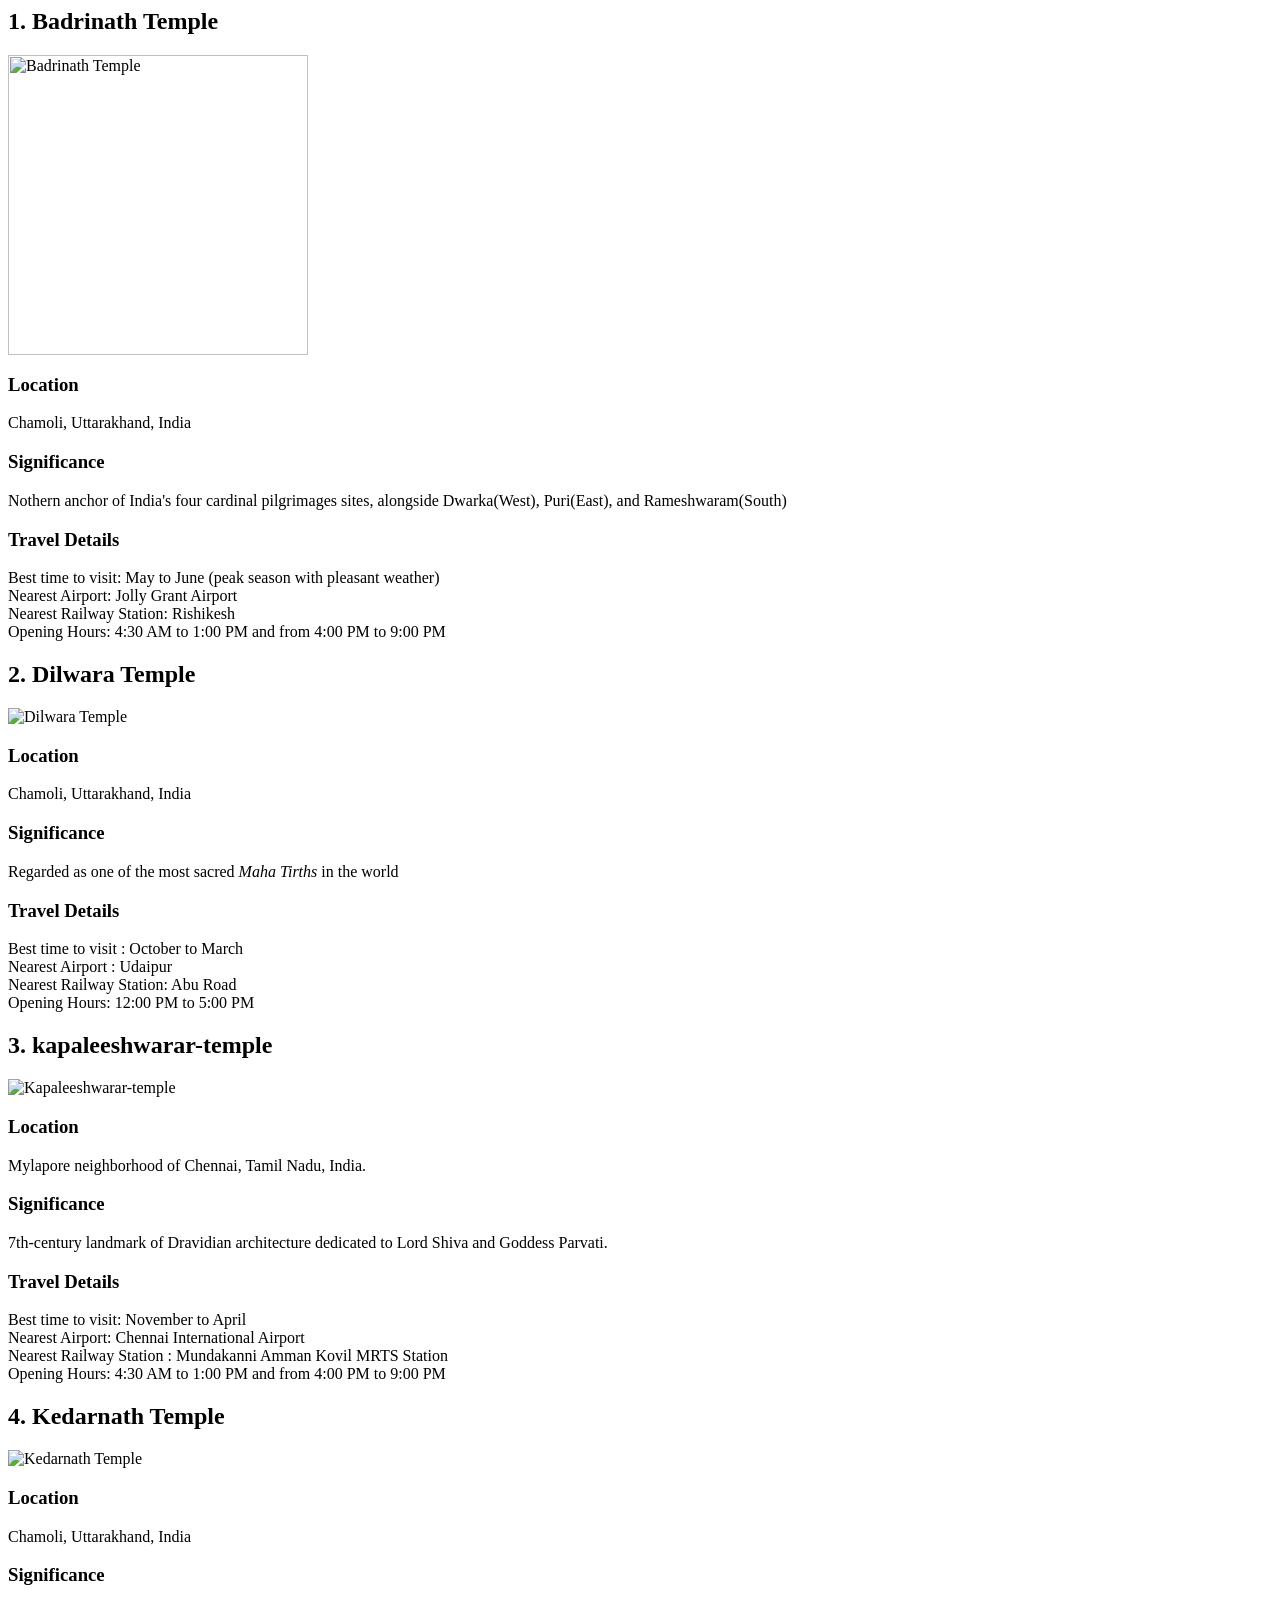
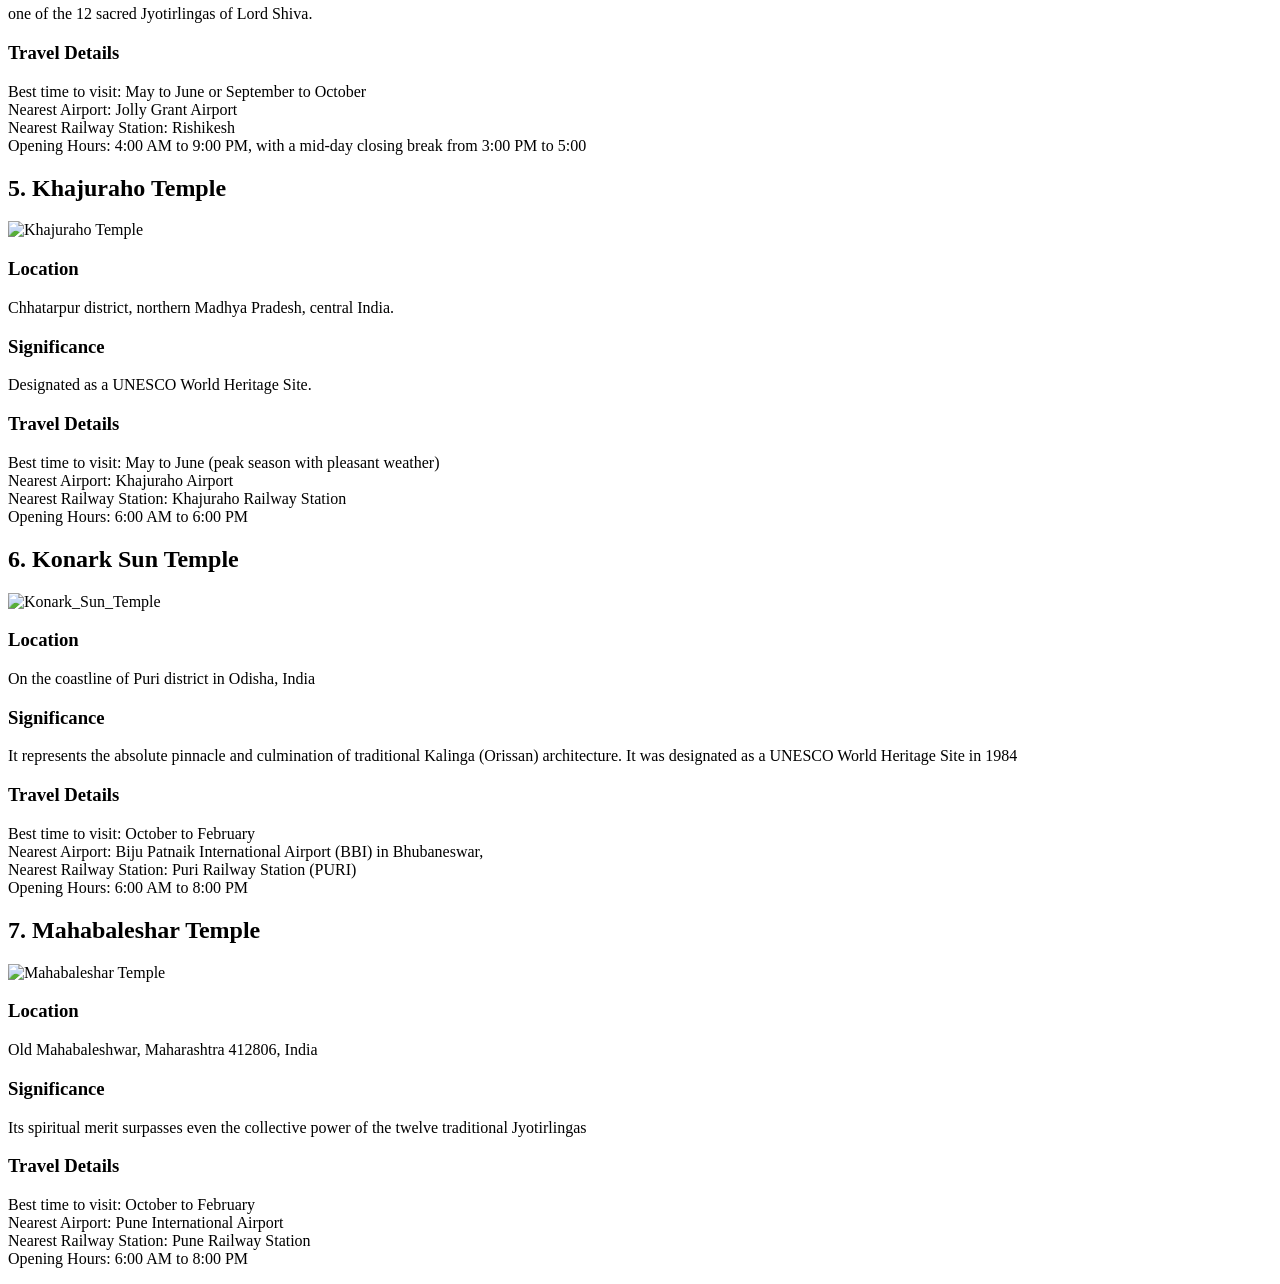
==== index.html @ 0478f5cf "Rename CDA208_Lab02.html to index.html" ====
<html>
<h1>
    <!DOCTYPE html>
<html lang="en">
<head>
<link rel="stylesheet" href="C:\Users\Admin\OneDrive\Documents\CDA_208\images\style.css">

<style>
h2 {
  font-family: "Kalam";
}
</style>

    
</head>

    <meta charset="UTF-8">
    <meta name="viewport" content="width=device-width, initial-scale=1.0">
    <title>Explore the architectural beauty of India</title>
    
</head >

    <h1> 
        
     
      <style>
        

  
  
  
</style>  

    </h1>
<div>
    
    
        
<img{
    
  display:block;
  width:100%;
 object-fit: cover;
 }> 

<!-- Temple 1 --> 
    <body> 
        <div class="temple-card">
            

            <div class="temple-info">
                <h2>1. Badrinath Temple</h2>
                <img src= "images\Badrinath_Temple.jpg" alt=" Badrinath Temple" height="300" width="300">

                <h3>Location</h3>
                <p>Chamoli, Uttarakhand, India</p>

                <h3>Significance</h3>
                <p>
                    Nothern anchor of India's four cardinal pilgrimages sites, alongside Dwarka(West), Puri(East), and Rameshwaram(South) 
                </p>

                <h3>Travel Details</h3>
                <p>
                    Best time to visit:  May to June (peak season with pleasant weather)<br>
                    Nearest Airport: Jolly Grant Airport<br>
                    Nearest Railway Station: Rishikesh<br>
                    Opening Hours: 4:30 AM to 1:00 PM and from 4:00 PM to 9:00 PM
                </p>
            </div>
        </div>
    </h2>
    </body>

<!-- Temple 2 -->
        <div class="temple-card">
           
            <div class="temple-info">
                <h2>2. Dilwara Temple</h2>
                 <img src="images\Dilwara_Temple.jpeg" alt=" Dilwara Temple">


                <h3>Location</h3>
                <p>Chamoli, Uttarakhand, India</p>

                <h3>Significance</h3>
                <p>
                    Regarded as one of the most sacred <i> Maha Tirths</i> in the world 
                </p>

                <h3>Travel Details</h3>
                <p>
                    Best time to visit :   October to March <br>
                    Nearest Airport : Udaipur<br>
                    Nearest Railway Station: Abu Road<br>
                    Opening Hours:  12:00 PM to 5:00 PM
                </p>
            </div>
        </div>
    </h2>
<!-- Temple 3 -->
        <div class="temple-card">
            
            <div class="temple-info">
                <h2>3. kapaleeshwarar-temple</h2>
                <img src="images\kapaleeshwarar-temple.jpg" alt="Kapaleeshwarar-temple ">


                <h3>Location</h3>
                <p>Mylapore neighborhood of Chennai, Tamil Nadu, India. </p>

                <h3>Significance</h3>
                <p>
                     7th-century landmark of Dravidian architecture dedicated to Lord Shiva and Goddess Parvati.
                </p>

                <h3>Travel Details</h3>
                <p>
                    Best time to visit:  November to April<br>
                    Nearest Airport: Chennai International Airport<br>
                    Nearest Railway Station :  Mundakanni Amman Kovil MRTS Station<br>
                    Opening Hours: 4:30 AM to 1:00 PM and from 4:00 PM to 9:00 PM
                </p>
            </div>
        </div>
    </h2>

<!-- Temple 4 -->
        <div class="temple-card">
            

            <div class="temple-info">
                <h2>4. Kedarnath Temple</h2>
                <img src="images\Kedarnath_Temple.jpg" alt="  Kedarnath Temple">

                <h3>Location</h3>
                <p>Chamoli, Uttarakhand, India</p>

                <h3>Significance</h3>
                <p>
                    one of the 12 sacred Jyotirlingas of Lord Shiva.
                </p>

                <h3>Travel Details</h3>
                <p>
                    Best time to visit:  May to June or September to October<br>
                    Nearest Airport: Jolly Grant Airport<br>
                    Nearest Railway Station: Rishikesh<br>
                    Opening Hours: 4:00 AM to 9:00 PM, with a mid-day closing break from 3:00 PM to 5:00
                </p>
            </div>
        </div>
    </h2>
<!-- Temple 5 -->
        <div class="temple-card">
            

            <div class="temple-info">
                <h2>5. Khajuraho Temple</h2>
                <img src="images\Khajurao_Temple.jpg" alt=" Khajuraho Temple">

                <h3>Location</h3>
                <p> Chhatarpur district, northern Madhya Pradesh, central India.</p>

                <h3>Significance</h3>
                <p>
                    Designated as a UNESCO World Heritage Site.
                </p>

                <h3>Travel Details</h3>
                <p>
                    Best time to visit:  May to June (peak season with pleasant weather)<br>
                    Nearest Airport: Khajuraho Airport<br>
                    Nearest Railway Station: Khajuraho Railway Station<br>
                    Opening Hours: 6:00 AM to 6:00 PM
                </p>
            </div>
        </div>
    </h2>
<!-- Temple 6 -->
        <div class="temple-card">
            

            <div class="temple-info">
                <h2>6. Konark Sun Temple</h2>
                <img src="images\Konark_Sun_Temple.jpg" alt=" Konark_Sun_Temple">

                <h3>Location</h3>
                <p>On the coastline of Puri district in Odisha, India</p>

                <h3>Significance</h3>
                <p>
                     It represents the absolute pinnacle and culmination of traditional Kalinga (Orissan) architecture. It was designated as a UNESCO World Heritage Site in 1984
                </p>

                <h3>Travel Details</h3>
                <p>
                    Best time to visit:  October to February <br>
                    Nearest Airport: Biju Patnaik International Airport (BBI) in Bhubaneswar,<br>
                    Nearest Railway Station: Puri Railway Station (PURI)<br>
                    Opening Hours: 6:00 AM to 8:00 PM
                </p>
            </div>
        </div>
    </h2>
 
    <!-- Temple 7 -->
        <div class="temple-card">
            

            <div class="temple-info">
                <h2>7. Mahabaleshar Temple</h2>
                <img src="images\Mahabaleshar_Mandir.jpg" alt=" Mahabaleshar Temple">

                <h3>Location</h3>
                <p>Old Mahabaleshwar, Maharashtra 412806, India</p>

                <h3>Significance</h3>
                <p>
                      Its spiritual merit surpasses even the collective power of the twelve traditional Jyotirlingas
                </p>

                <h3>Travel Details</h3>
                <p>
                    Best time to visit:  October to February <br>
                    Nearest Airport: Pune International Airport <br>
                    Nearest Railway Station: Pune Railway Station <br>
                    Opening Hours: 6:00 AM to 8:00 PM
                </p>
            </div>
        </div>
    </h2>


</html>
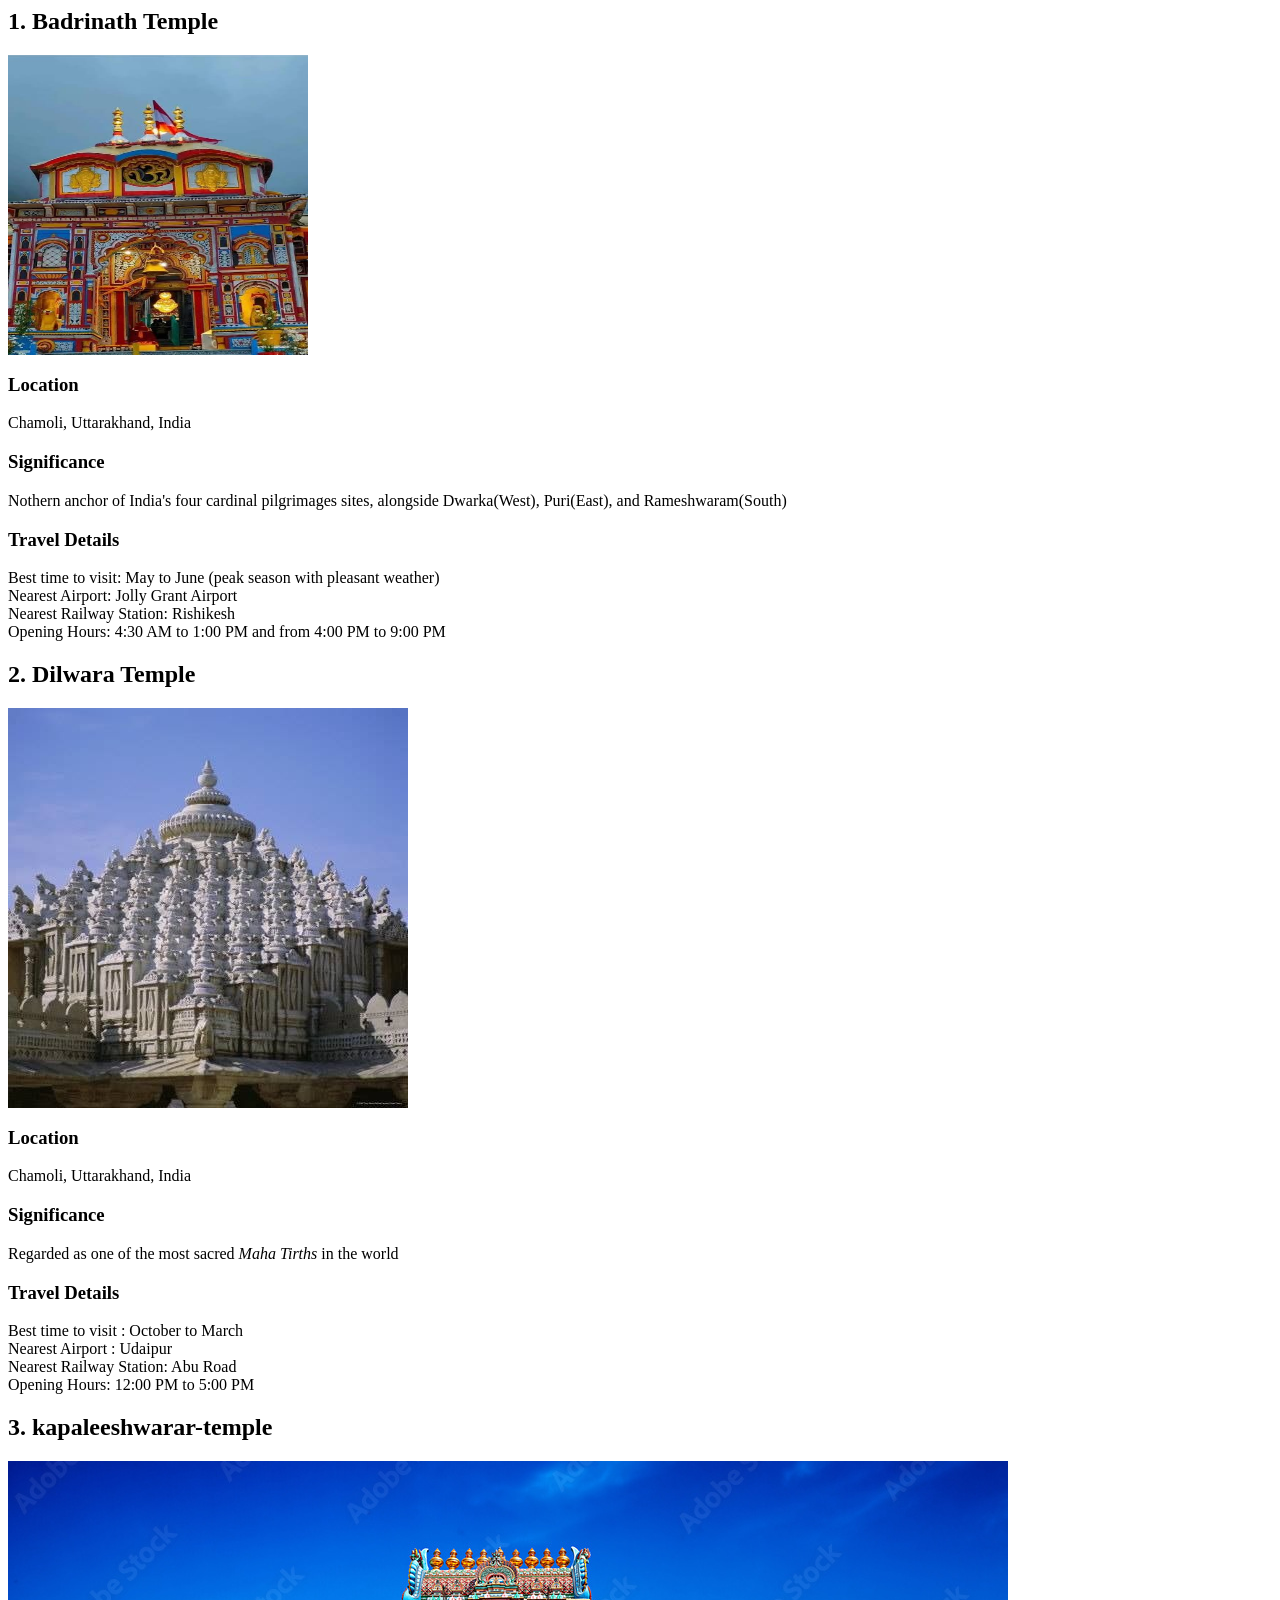
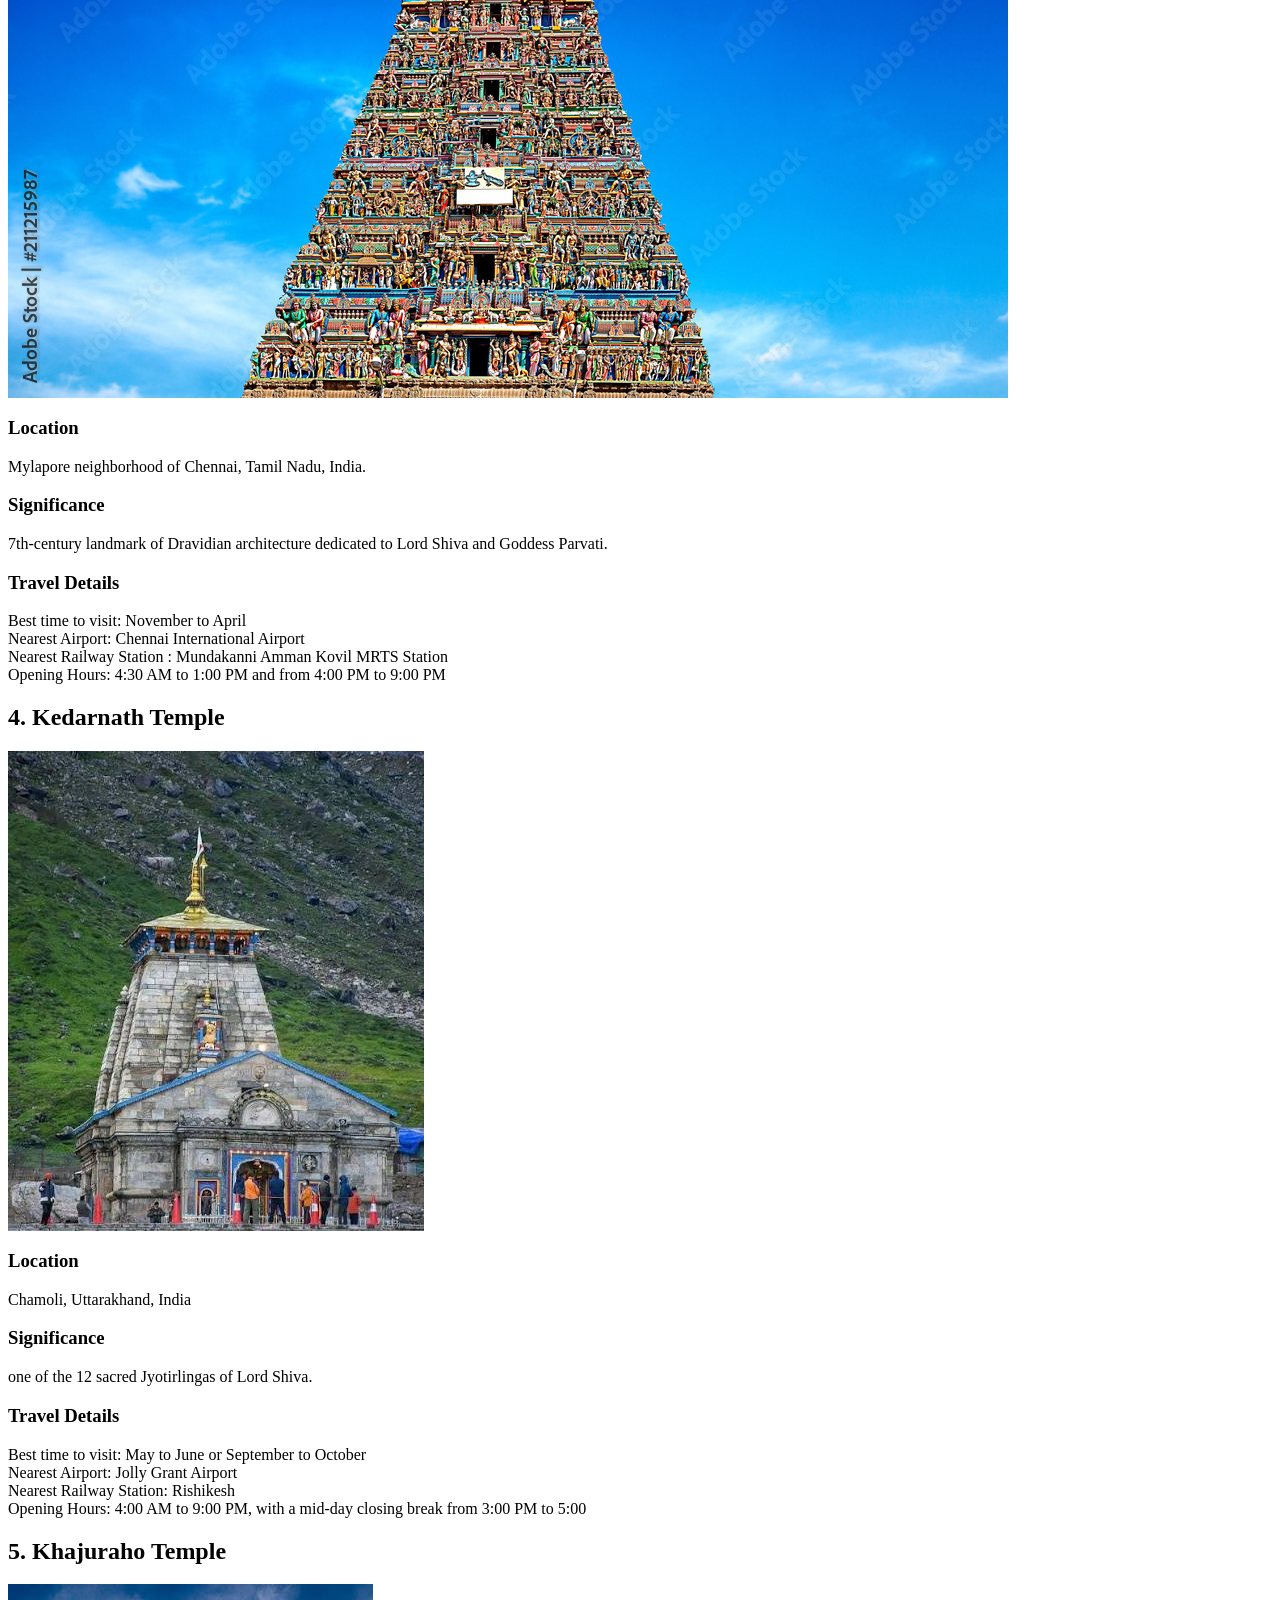
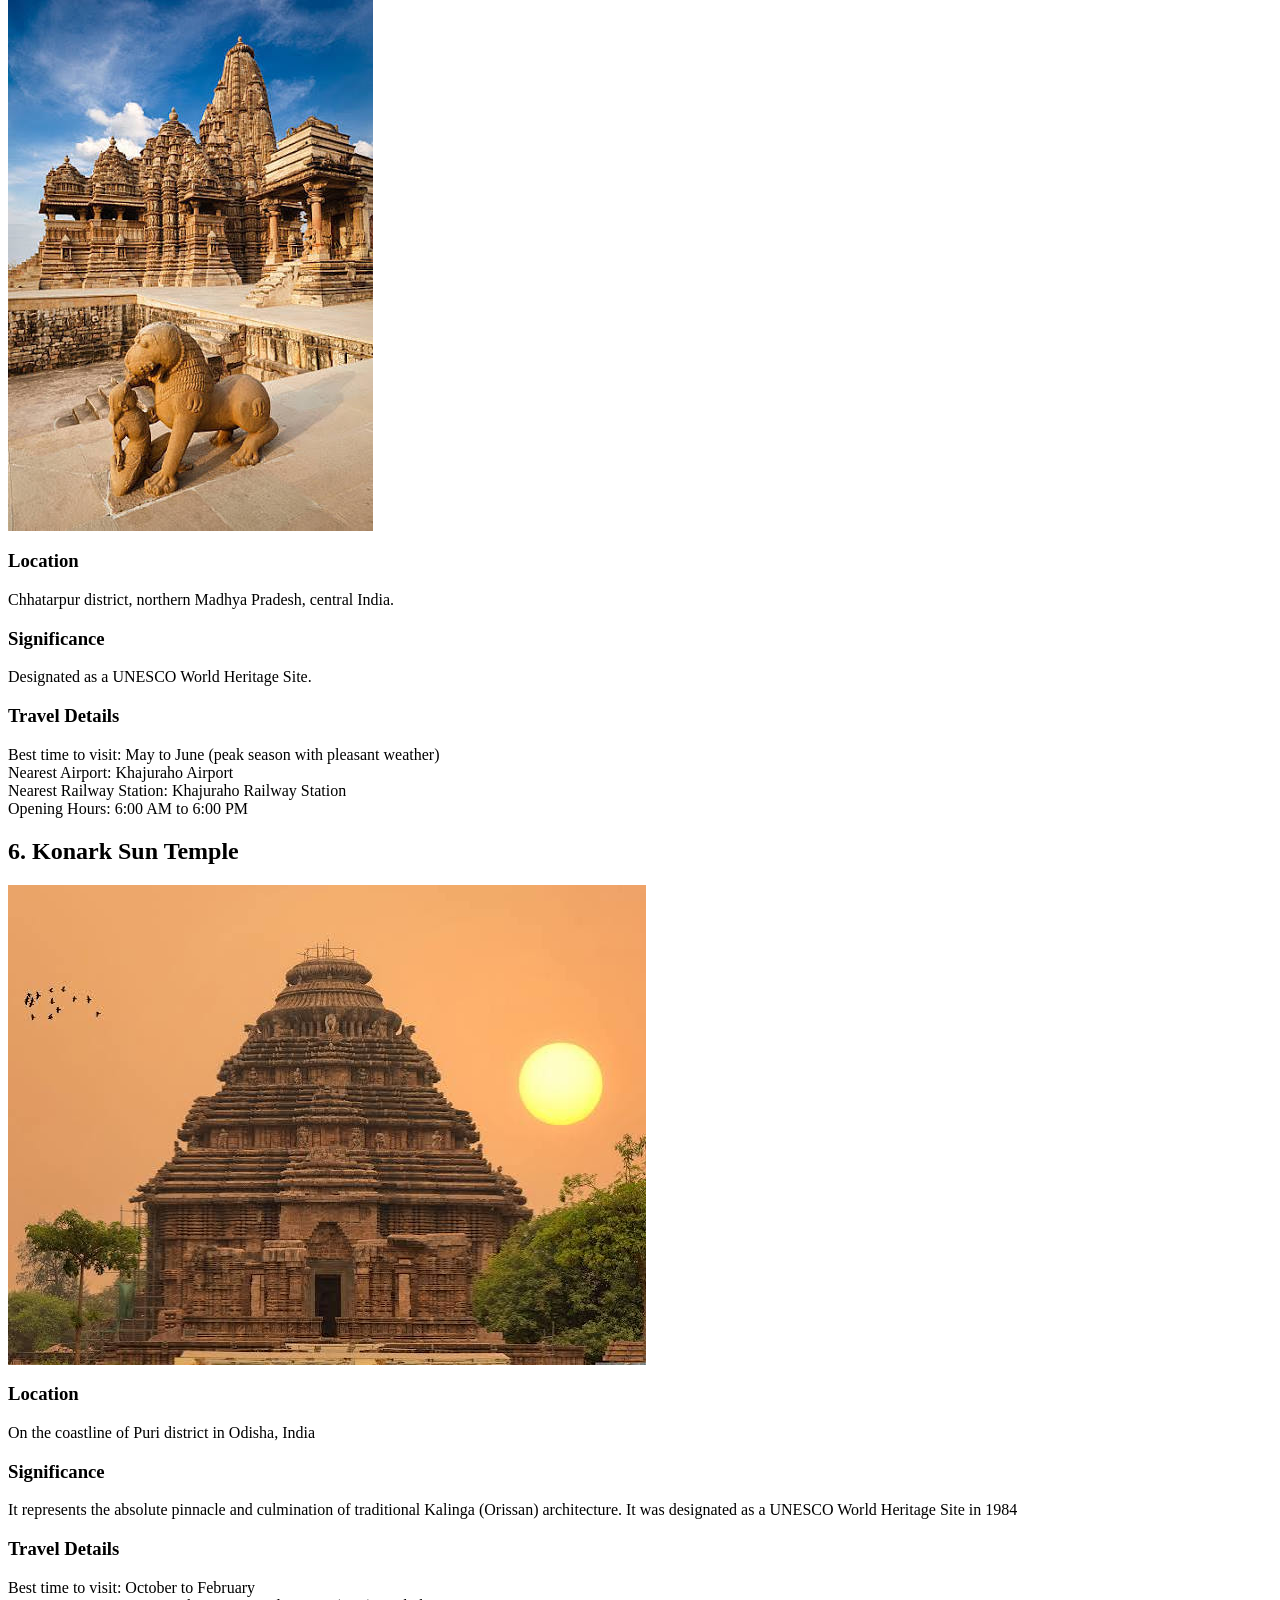
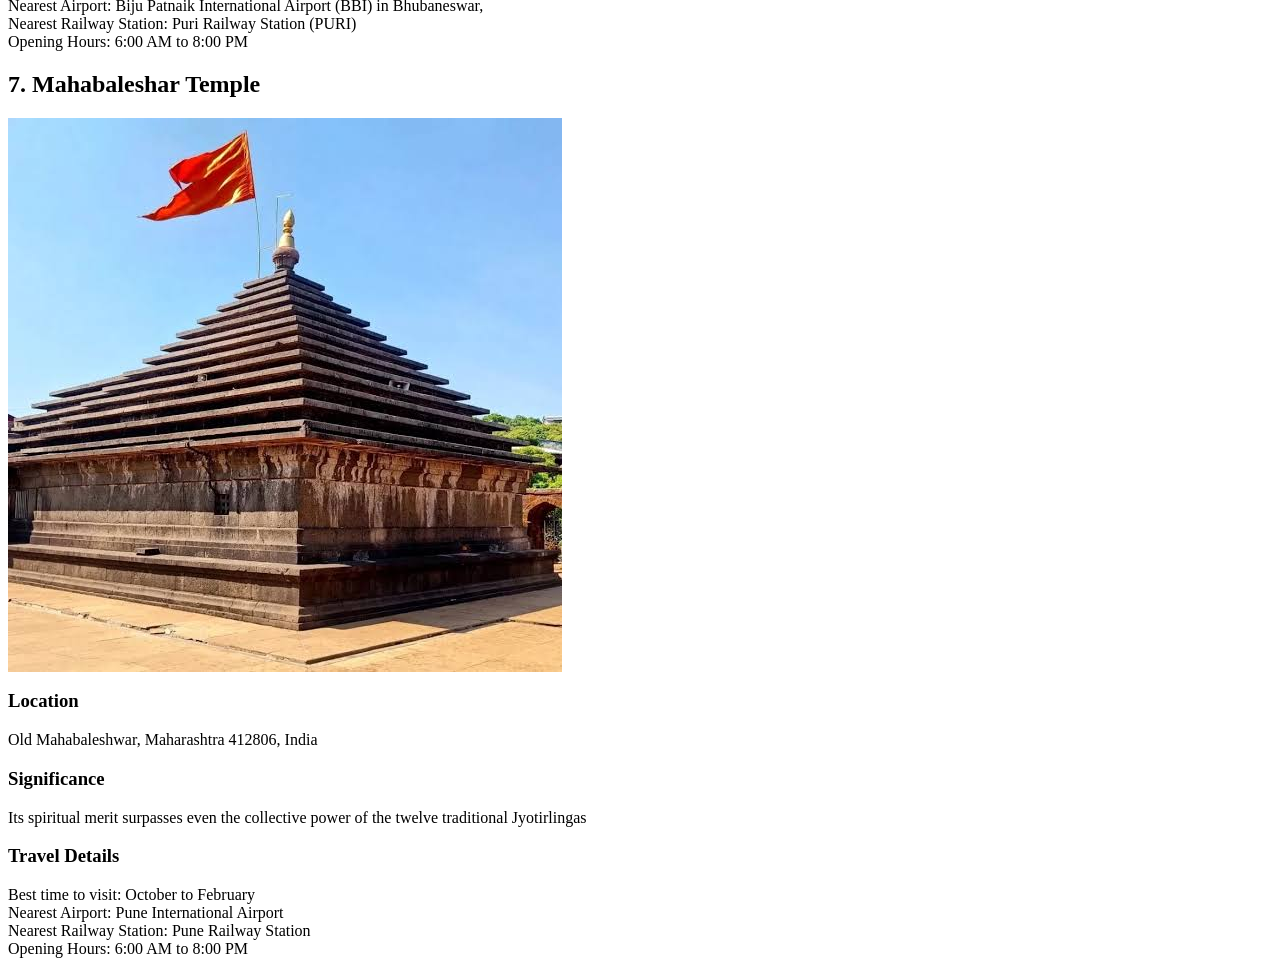
==== commit 2da862b9: "Rename CDA208_Lab02.html to index.html" ====
--- a/index.html
+++ b/index.html
@@ -3,7 +3,7 @@
     <!DOCTYPE html>
 <html lang="en">
 <head>
-<link rel="stylesheet" href="C:\Users\Admin\OneDrive\Documents\CDA_208\images\style.css">
+<link rel="stylesheet" href="images\style.css">
 
 <style>
 h2 {
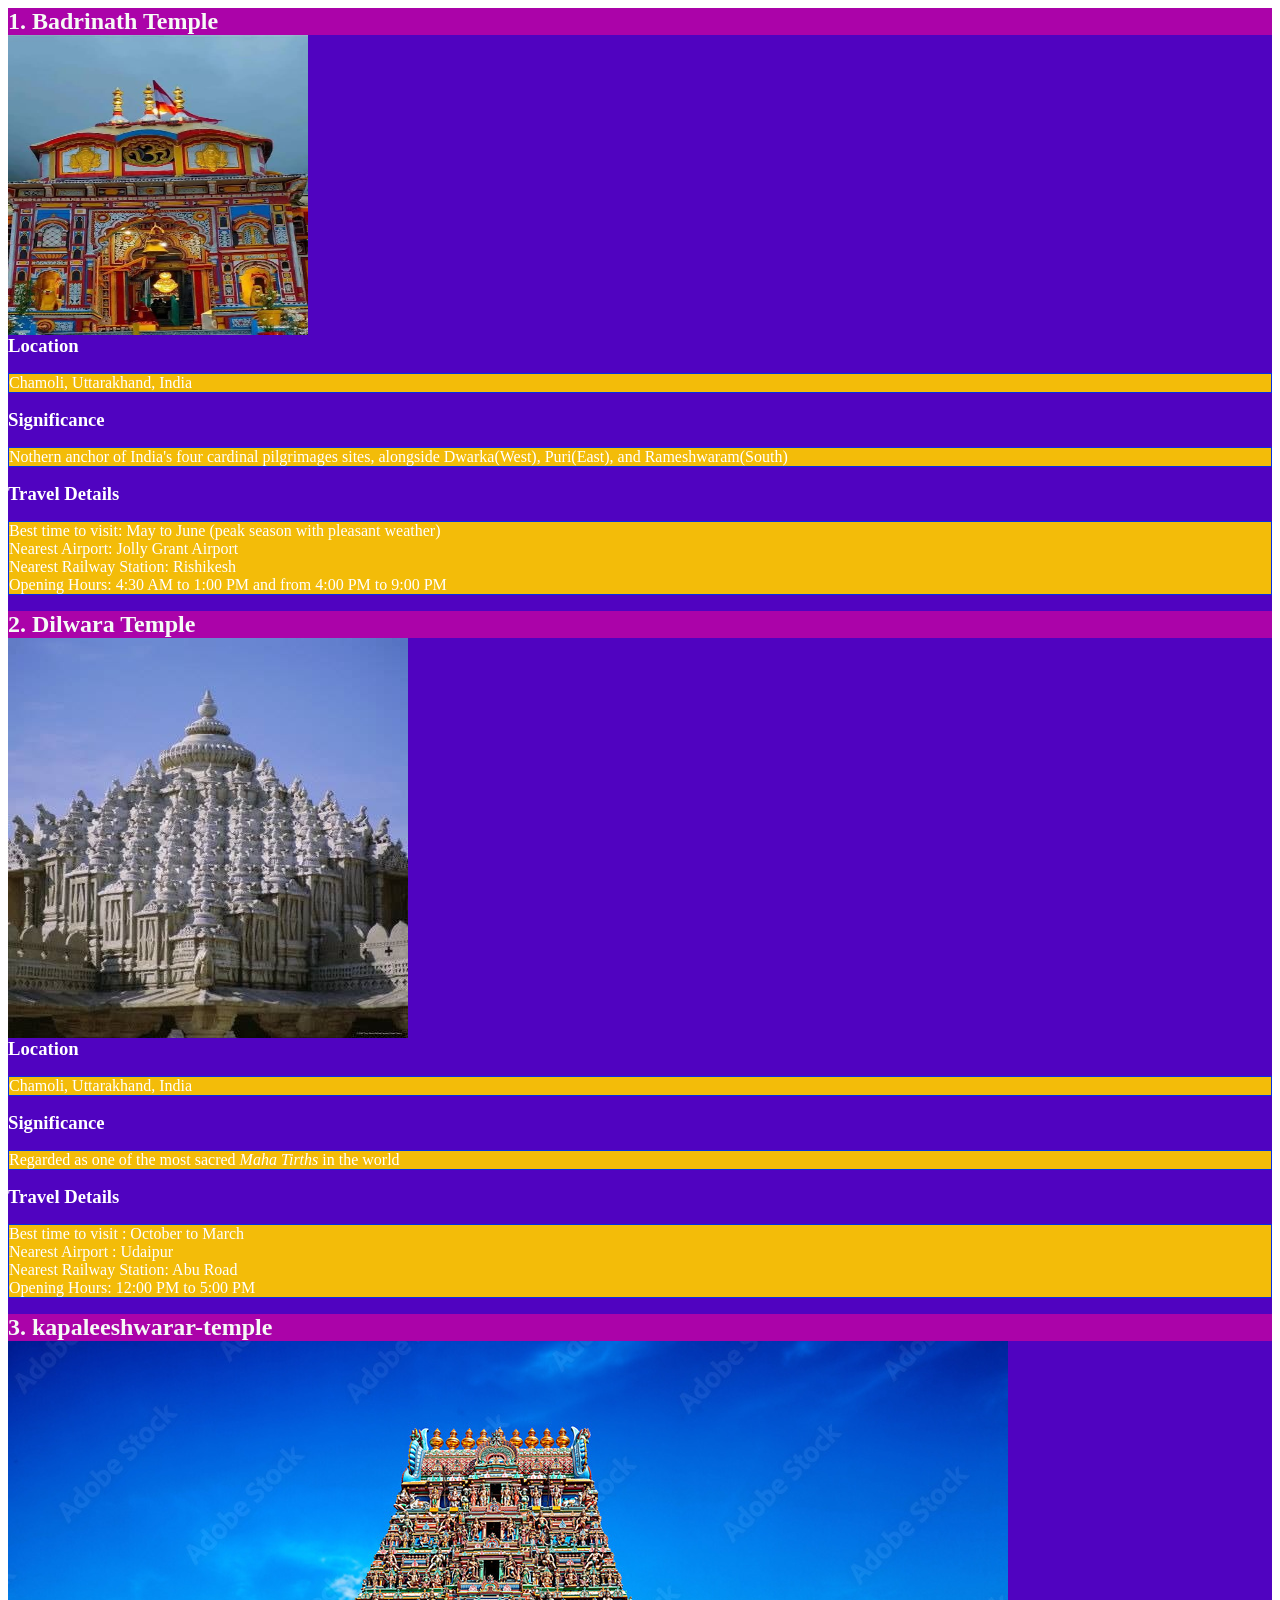
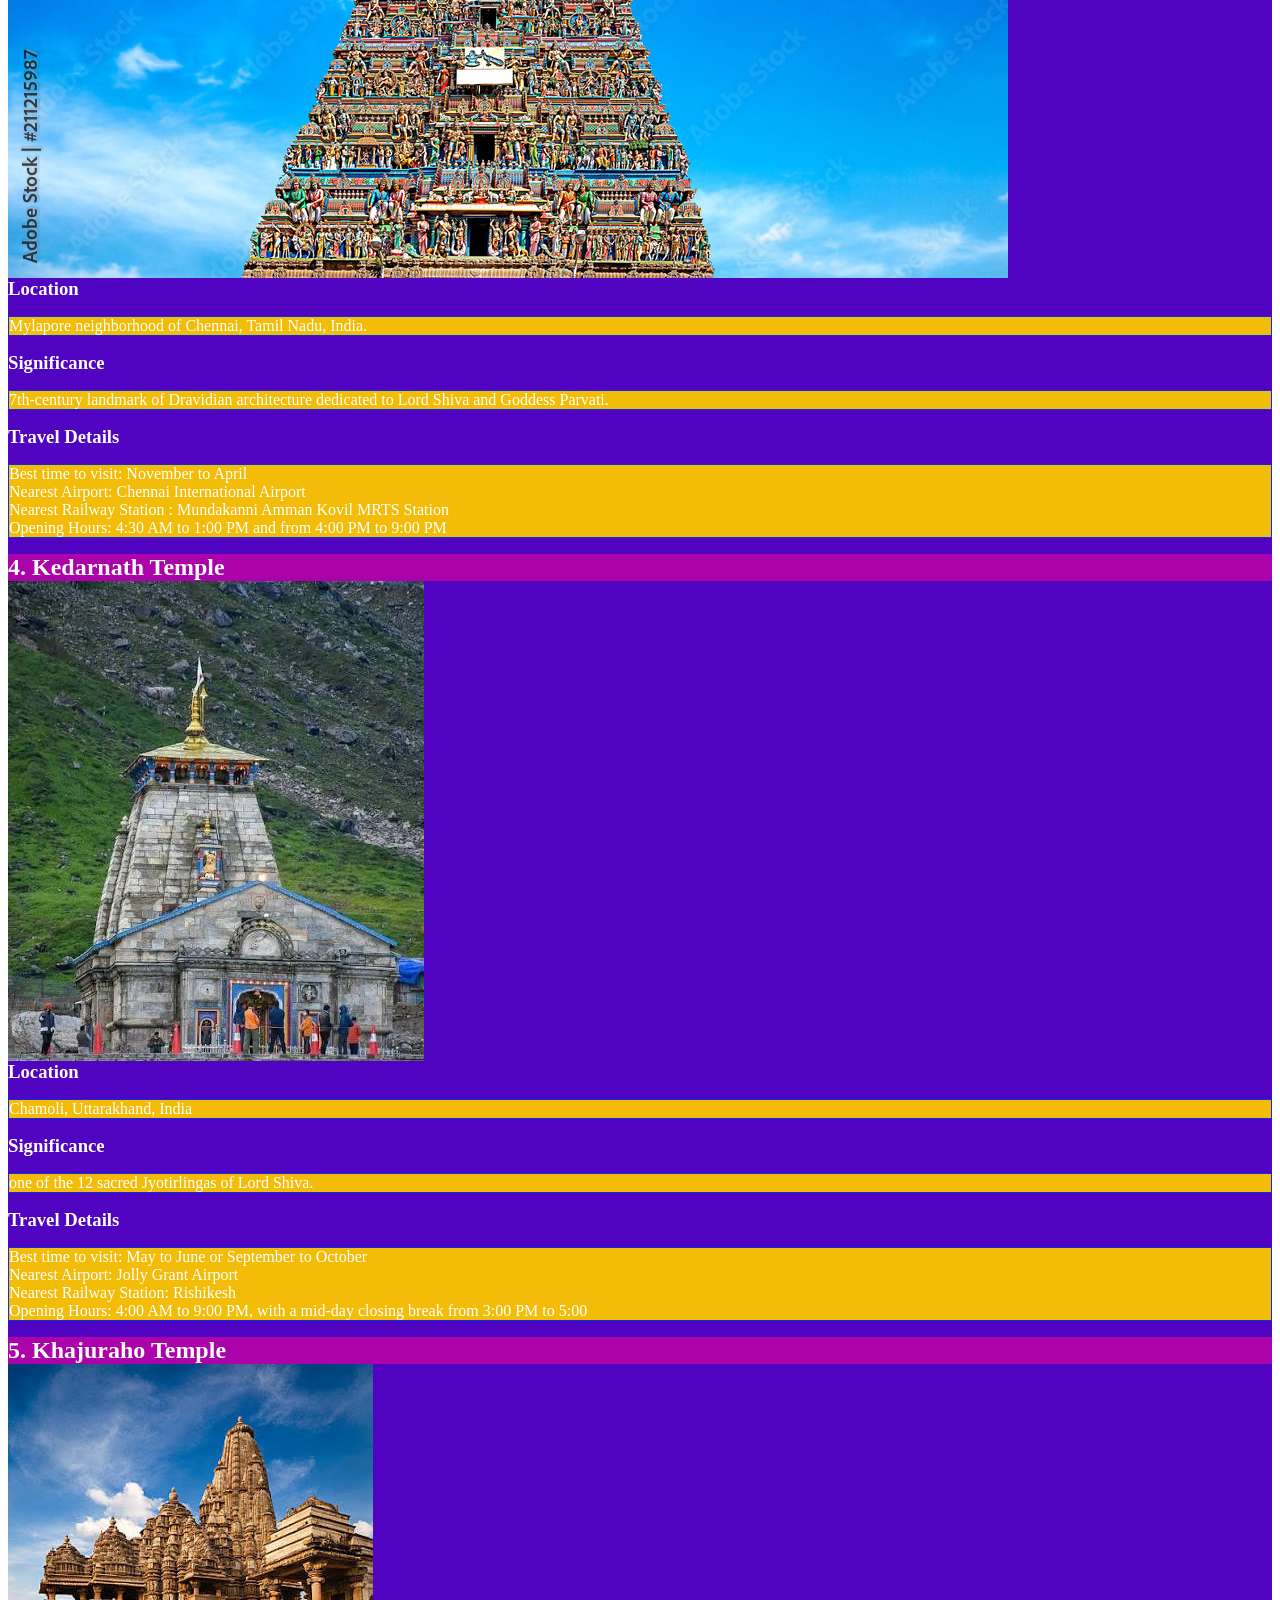
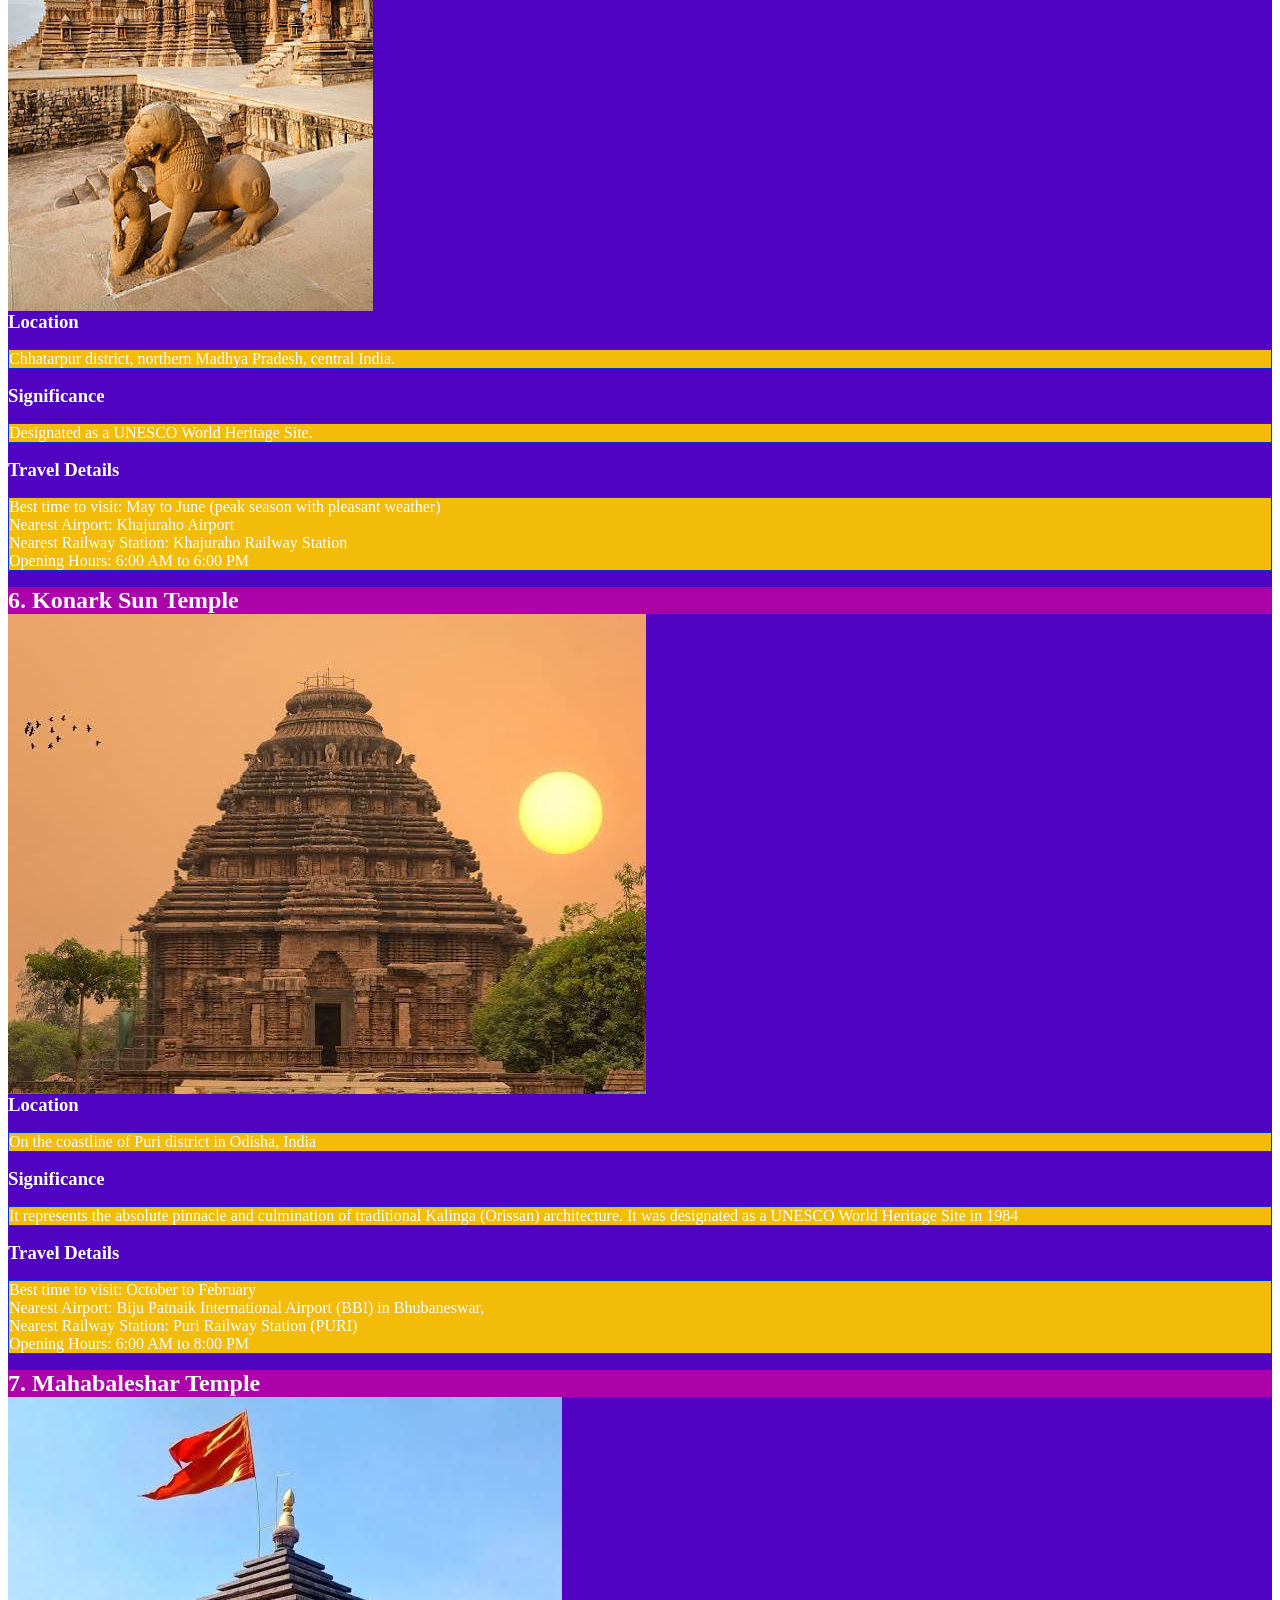
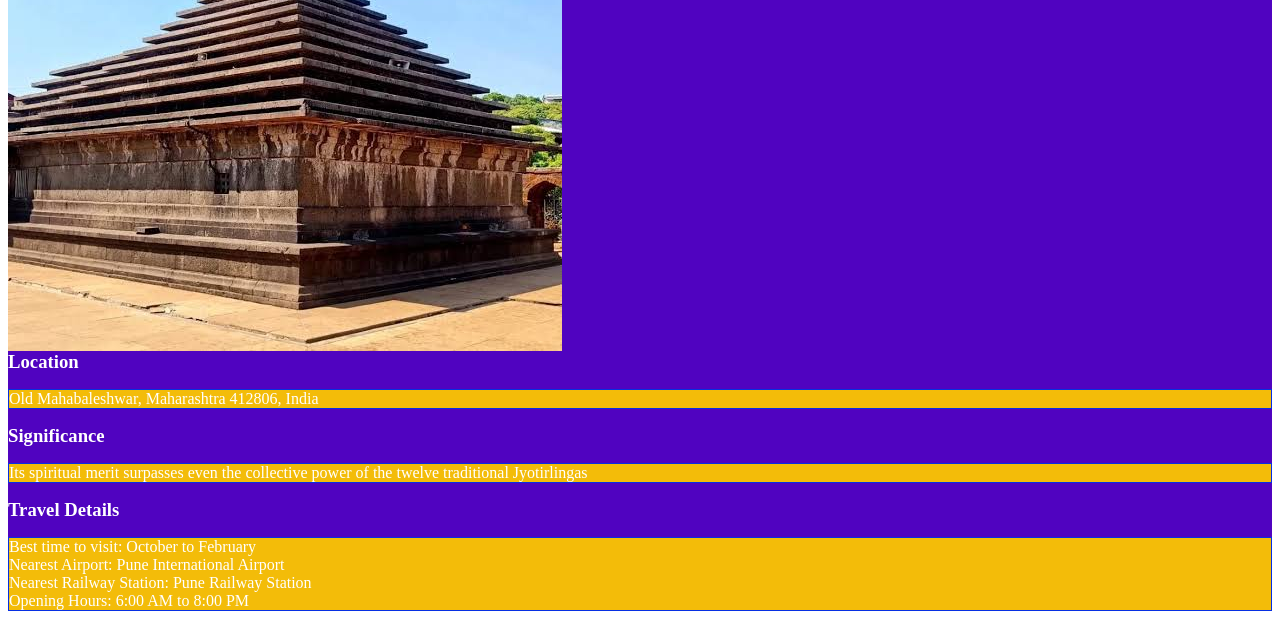
==== commit d6b05eca: "Rename CDA208_Lab02.html to index.html" ====
--- a/index.html
+++ b/index.html
@@ -3,7 +3,7 @@
     <!DOCTYPE html>
 <html lang="en">
 <head>
-<link rel="stylesheet" href="images\style.css">
+<link rel="stylesheet" href="style.css">
 
 <style>
 h2 {
@@ -50,7 +50,7 @@
 
             <div class="temple-info">
                 <h2>1. Badrinath Temple</h2>
-                <img src= "images\Badrinath_Temple.jpg" alt=" Badrinath Temple" height="300" width="300">
+                <img src= "images/Badrinath_Temple.jpg" alt=" Badrinath Temple" height="300" width="300">
 
                 <h3>Location</h3>
                 <p>Chamoli, Uttarakhand, India</p>
--- a/style.css
+++ b/style.css
@@ -0,0 +1,45 @@
+
+h1 {
+  background: rgb(33, 5, 97);
+}
+
+div {
+  background-color: #5003C0;
+}
+
+div p {
+  background-color: rgb(243, 188, 9);
+  color: black;
+  color: white;
+  border: 1px solid rgb(7, 47, 226);
+}
+
+h3 {
+  margin: 0;
+  color: white;
+}
+
+.flex-container {
+  display: flex;
+}
+
+h2 {
+  background: #AB03A9;
+  color: #f6faf6;
+  margin: 0;
+}
+
+
+
+        
+
+
+
+
+
+
+
+
+
+
+
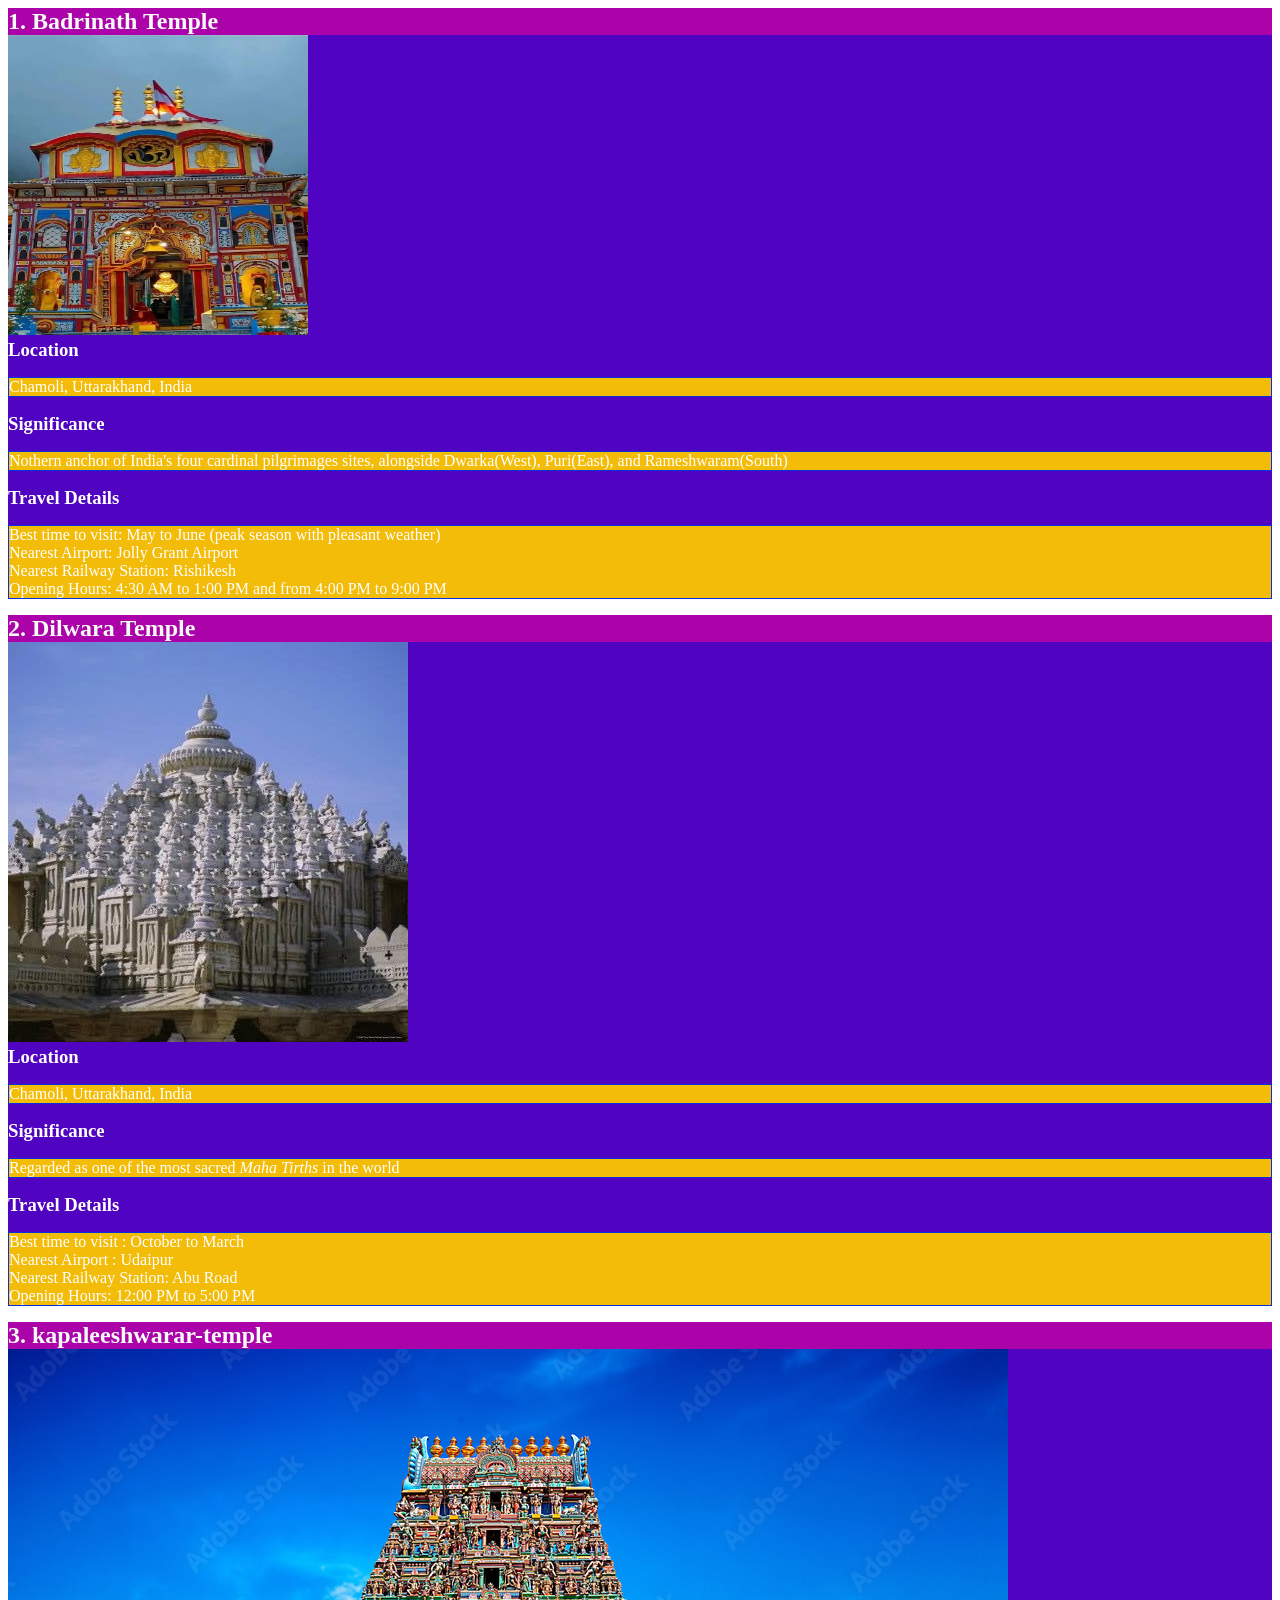
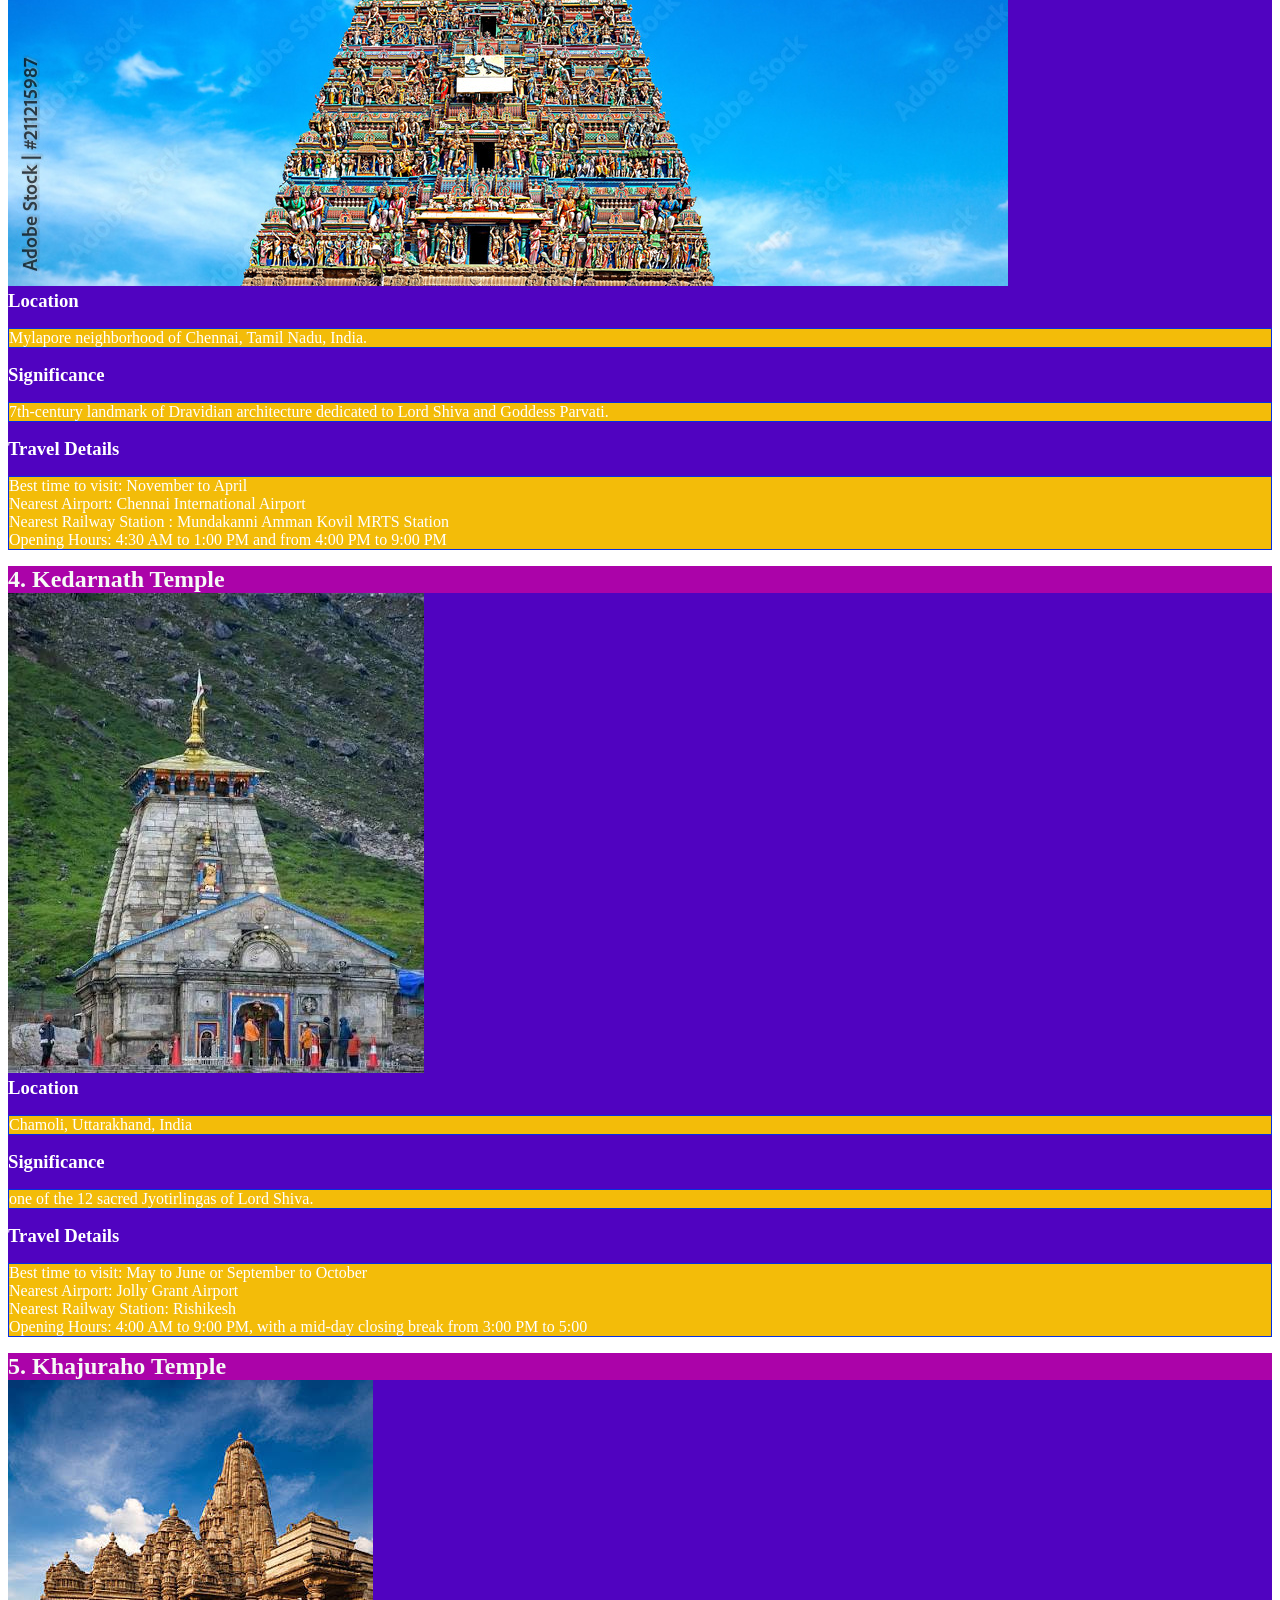
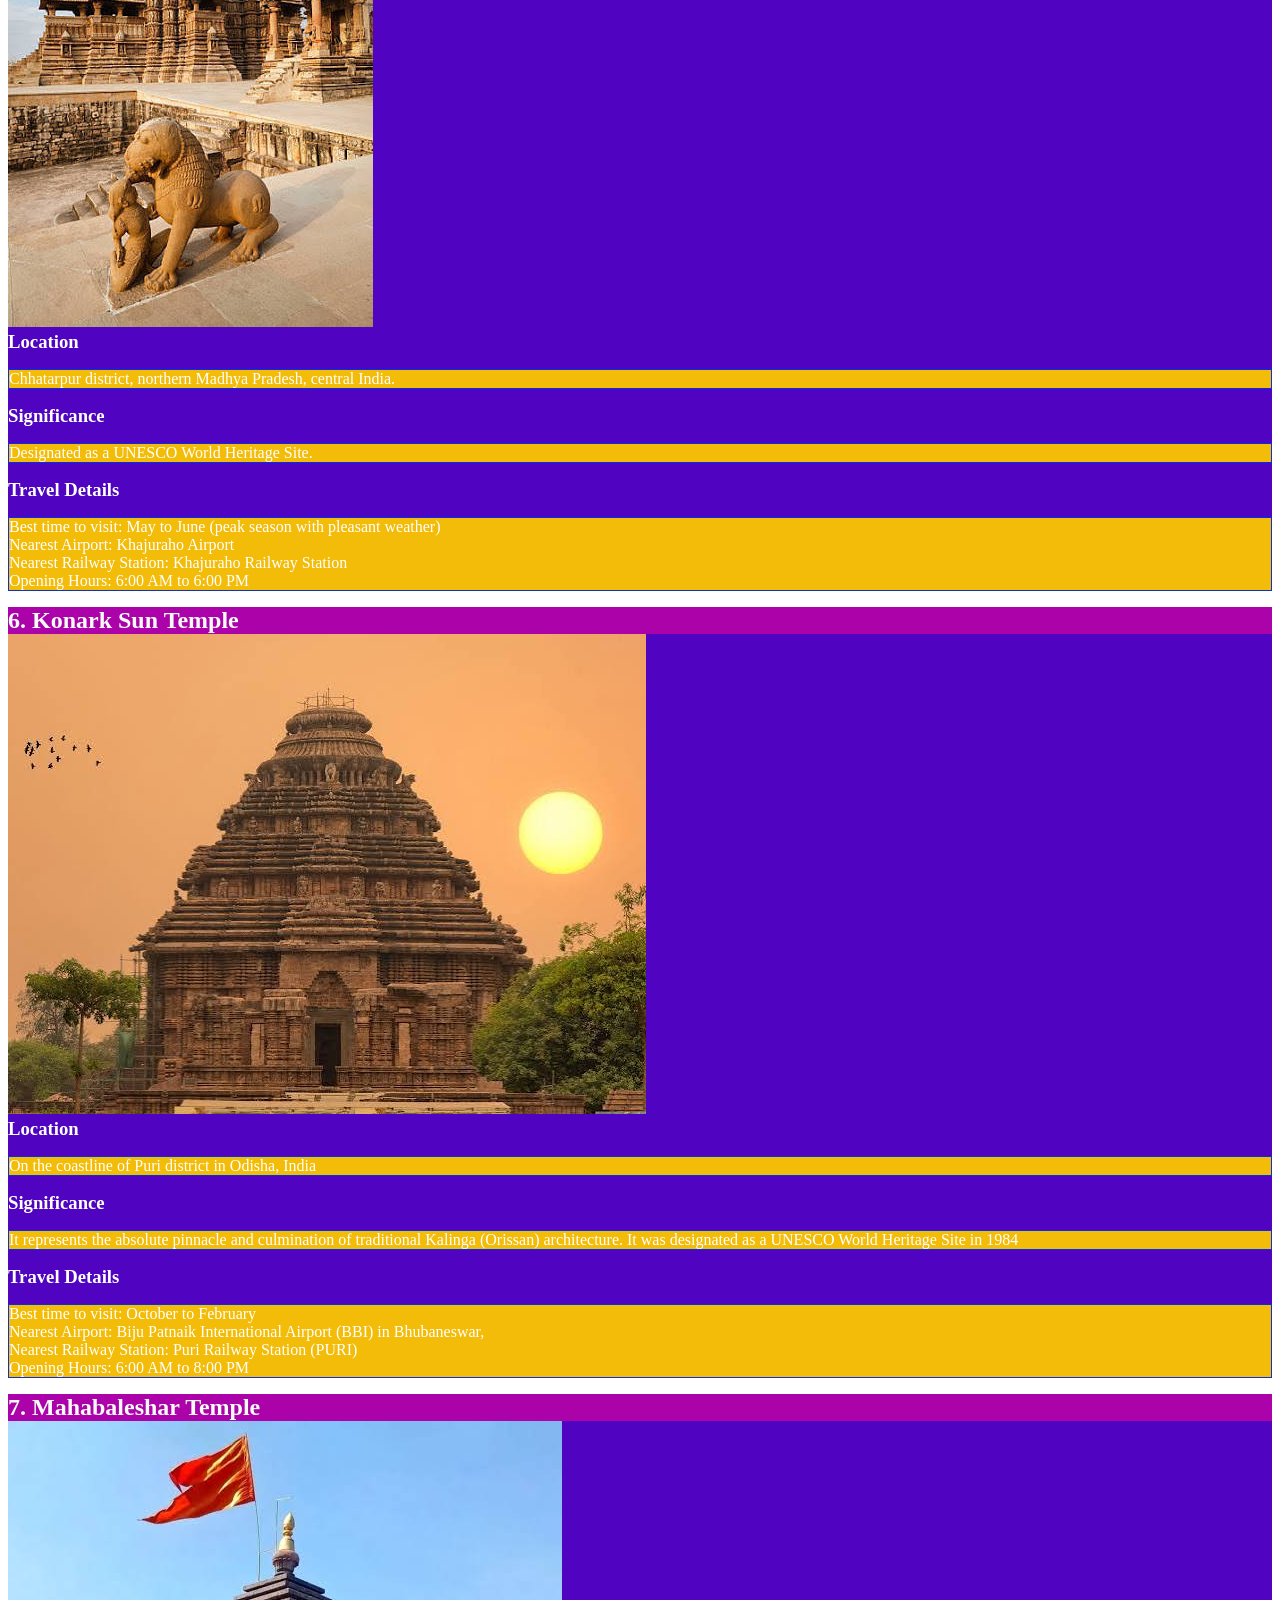
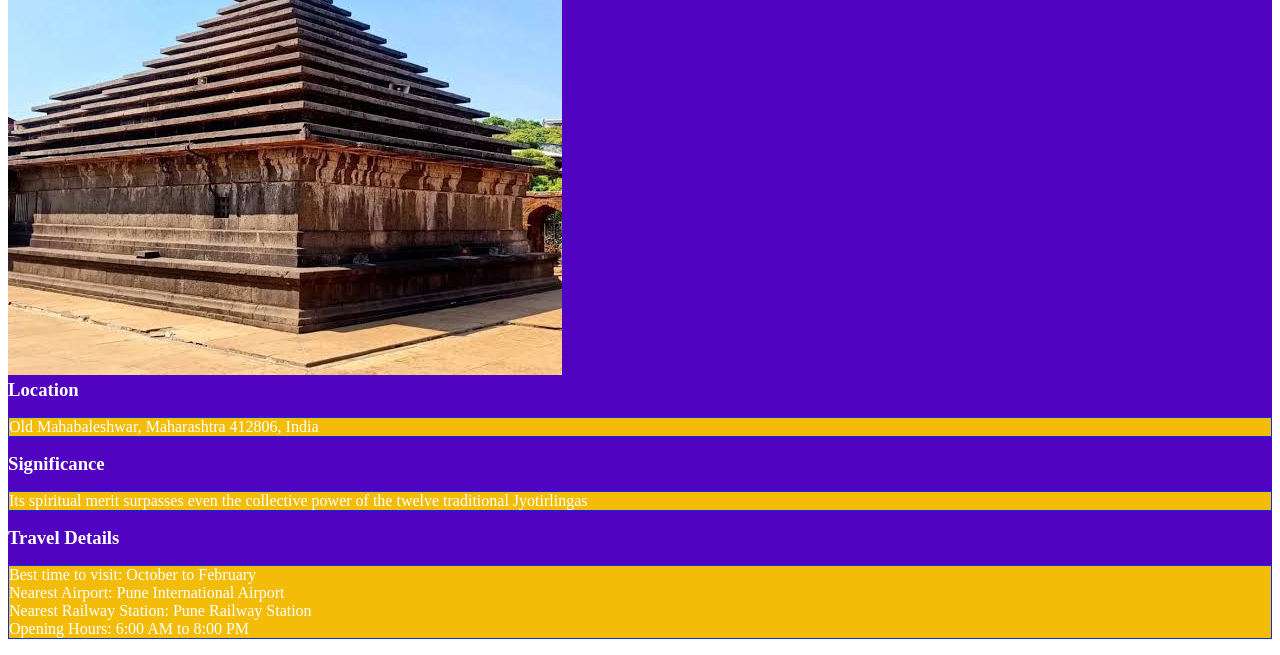
==== commit 98679f9d: "Rename CDA208_Lab02.html to index.html" ====
--- a/index.html
+++ b/index.html
@@ -1,77 +1,36 @@
-<html>
-<h1>
-    <!DOCTYPE html>
+<!DOCTYPE html>
 <html lang="en">
 <head>
-<link rel="stylesheet" href="style.css">
-
-<style>
-h2 {
-  font-family: "Kalam";
-}
-</style>
-
-    
-</head>
-
     <meta charset="UTF-8">
     <meta name="viewport" content="width=device-width, initial-scale=1.0">
     <title>Explore the architectural beauty of India</title>
+    <link rel="stylesheet" href="style.css">
+    <style>
+        h2 {
+            font-family: "Kalam";
+        }
+    </style>
+</head>
+<body>
+    <!-- Temple 1 -->
+    <div class="temple-card">
+        <div class="temple-info">
+            <h2>1. Badrinath Temple</h2>
+            <img src="images/Badrinath_Temple.jpg" alt="Badrinath Temple" height="300" width="300">
+            <h3>Location</h3>
+            <p>Chamoli, Uttarakhand, India</p>
+            <h3>Significance</h3>
+            <p>Nothern anchor of India's four cardinal pilgrimages sites, alongside Dwarka(West), Puri(East), and Rameshwaram(South)</p>
+            <h3>Travel Details</h3>
+            <p>
+                Best time to visit: May to June (peak season with pleasant weather)<br>
+                Nearest Airport: Jolly Grant Airport<br>
+                Nearest Railway Station: Rishikesh<br>
+                Opening Hours: 4:30 AM to 1:00 PM and from 4:00 PM to 9:00 PM
+            </p>
+        </div>
+    </div>
     
-</head >
-
-    <h1> 
-        
-     
-      <style>
-        
-
-  
-  
-  
-</style>  
-
-    </h1>
-<div>
-    
-    
-        
-<img{
-    
-  display:block;
-  width:100%;
- object-fit: cover;
- }> 
-
-<!-- Temple 1 --> 
-    <body> 
-        <div class="temple-card">
-            
-
-            <div class="temple-info">
-                <h2>1. Badrinath Temple</h2>
-                <img src= "images/Badrinath_Temple.jpg" alt=" Badrinath Temple" height="300" width="300">
-
-                <h3>Location</h3>
-                <p>Chamoli, Uttarakhand, India</p>
-
-                <h3>Significance</h3>
-                <p>
-                    Nothern anchor of India's four cardinal pilgrimages sites, alongside Dwarka(West), Puri(East), and Rameshwaram(South) 
-                </p>
-
-                <h3>Travel Details</h3>
-                <p>
-                    Best time to visit:  May to June (peak season with pleasant weather)<br>
-                    Nearest Airport: Jolly Grant Airport<br>
-                    Nearest Railway Station: Rishikesh<br>
-                    Opening Hours: 4:30 AM to 1:00 PM and from 4:00 PM to 9:00 PM
-                </p>
-            </div>
-        </div>
-    </h2>
-    </body>
-
 <!-- Temple 2 -->
         <div class="temple-card">
            
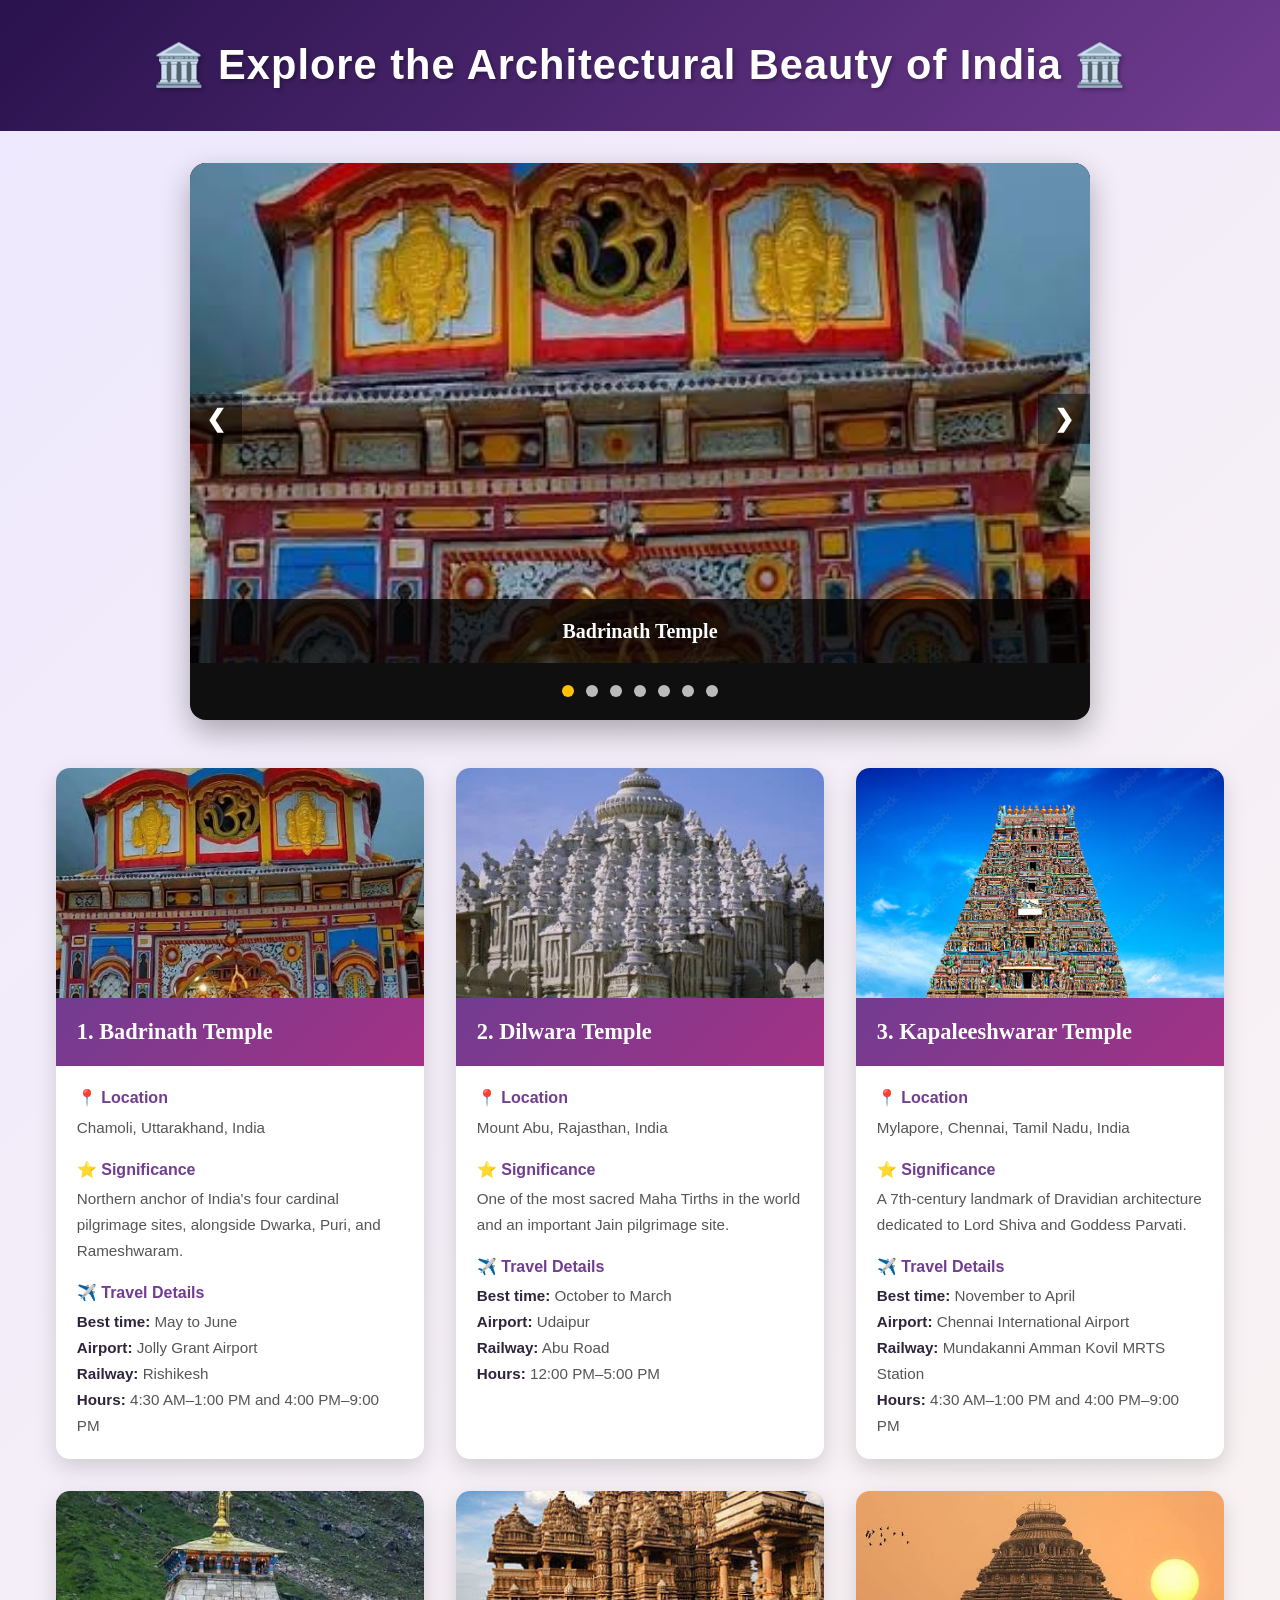
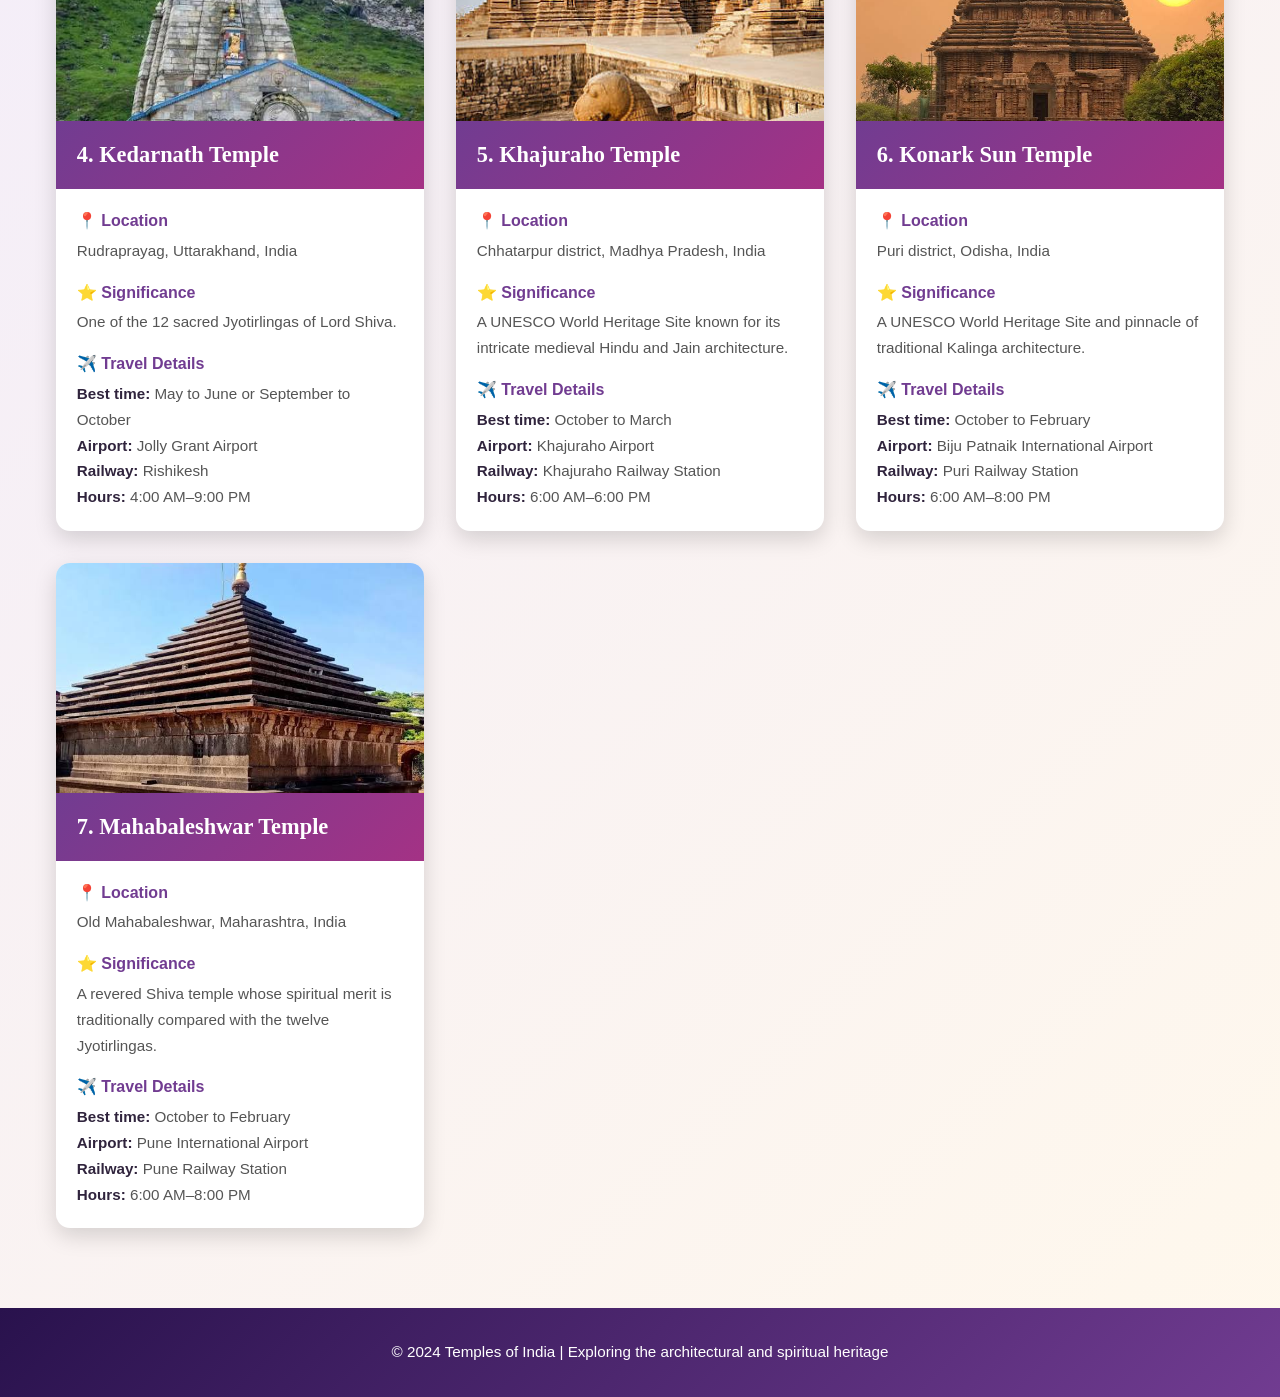
==== commit 2a506694: "Refactor: Add professional temple cards, image slideshow, and responsive design" ====
--- a/index.html
+++ b/index.html
@@ -1,194 +1,132 @@
-<!DOCTYPE html>
-<html lang="en">
-<head>
-    <meta charset="UTF-8">
-    <meta name="viewport" content="width=device-width, initial-scale=1.0">
-    <title>Explore the architectural beauty of India</title>
-    <link rel="stylesheet" href="style.css">
-    <style>
-        h2 {
-            font-family: "Kalam";
-        }
-    </style>
-</head>
-<body>
-    <!-- Temple 1 -->
-    <div class="temple-card">
-        <div class="temple-info">
-            <h2>1. Badrinath Temple</h2>
-            <img src="images/Badrinath_Temple.jpg" alt="Badrinath Temple" height="300" width="300">
-            <h3>Location</h3>
-            <p>Chamoli, Uttarakhand, India</p>
-            <h3>Significance</h3>
-            <p>Nothern anchor of India's four cardinal pilgrimages sites, alongside Dwarka(West), Puri(East), and Rameshwaram(South)</p>
-            <h3>Travel Details</h3>
-            <p>
-                Best time to visit: May to June (peak season with pleasant weather)<br>
-                Nearest Airport: Jolly Grant Airport<br>
-                Nearest Railway Station: Rishikesh<br>
-                Opening Hours: 4:30 AM to 1:00 PM and from 4:00 PM to 9:00 PM
-            </p>
-        </div>
-    </div>
-    
-<!-- Temple 2 -->
-        <div class="temple-card">
-           
-            <div class="temple-info">
-                <h2>2. Dilwara Temple</h2>
-                 <img src="images\Dilwara_Temple.jpeg" alt=" Dilwara Temple">
-
-
-                <h3>Location</h3>
-                <p>Chamoli, Uttarakhand, India</p>
-
-                <h3>Significance</h3>
-                <p>
-                    Regarded as one of the most sacred <i> Maha Tirths</i> in the world 
-                </p>
-
-                <h3>Travel Details</h3>
-                <p>
-                    Best time to visit :   October to March <br>
-                    Nearest Airport : Udaipur<br>
-                    Nearest Railway Station: Abu Road<br>
-                    Opening Hours:  12:00 PM to 5:00 PM
-                </p>
-            </div>
-        </div>
-    </h2>
-<!-- Temple 3 -->
-        <div class="temple-card">
-            
-            <div class="temple-info">
-                <h2>3. kapaleeshwarar-temple</h2>
-                <img src="images\kapaleeshwarar-temple.jpg" alt="Kapaleeshwarar-temple ">
-
-
-                <h3>Location</h3>
-                <p>Mylapore neighborhood of Chennai, Tamil Nadu, India. </p>
-
-                <h3>Significance</h3>
-                <p>
-                     7th-century landmark of Dravidian architecture dedicated to Lord Shiva and Goddess Parvati.
-                </p>
-
-                <h3>Travel Details</h3>
-                <p>
-                    Best time to visit:  November to April<br>
-                    Nearest Airport: Chennai International Airport<br>
-                    Nearest Railway Station :  Mundakanni Amman Kovil MRTS Station<br>
-                    Opening Hours: 4:30 AM to 1:00 PM and from 4:00 PM to 9:00 PM
-                </p>
-            </div>
-        </div>
-    </h2>
-
-<!-- Temple 4 -->
-        <div class="temple-card">
-            
-
-            <div class="temple-info">
-                <h2>4. Kedarnath Temple</h2>
-                <img src="images\Kedarnath_Temple.jpg" alt="  Kedarnath Temple">
-
-                <h3>Location</h3>
-                <p>Chamoli, Uttarakhand, India</p>
-
-                <h3>Significance</h3>
-                <p>
-                    one of the 12 sacred Jyotirlingas of Lord Shiva.
-                </p>
-
-                <h3>Travel Details</h3>
-                <p>
-                    Best time to visit:  May to June or September to October<br>
-                    Nearest Airport: Jolly Grant Airport<br>
-                    Nearest Railway Station: Rishikesh<br>
-                    Opening Hours: 4:00 AM to 9:00 PM, with a mid-day closing break from 3:00 PM to 5:00
-                </p>
-            </div>
-        </div>
-    </h2>
-<!-- Temple 5 -->
-        <div class="temple-card">
-            
-
-            <div class="temple-info">
-                <h2>5. Khajuraho Temple</h2>
-                <img src="images\Khajurao_Temple.jpg" alt=" Khajuraho Temple">
-
-                <h3>Location</h3>
-                <p> Chhatarpur district, northern Madhya Pradesh, central India.</p>
-
-                <h3>Significance</h3>
-                <p>
-                    Designated as a UNESCO World Heritage Site.
-                </p>
-
-                <h3>Travel Details</h3>
-                <p>
-                    Best time to visit:  May to June (peak season with pleasant weather)<br>
-                    Nearest Airport: Khajuraho Airport<br>
-                    Nearest Railway Station: Khajuraho Railway Station<br>
-                    Opening Hours: 6:00 AM to 6:00 PM
-                </p>
-            </div>
-        </div>
-    </h2>
-<!-- Temple 6 -->
-        <div class="temple-card">
-            
-
-            <div class="temple-info">
-                <h2>6. Konark Sun Temple</h2>
-                <img src="images\Konark_Sun_Temple.jpg" alt=" Konark_Sun_Temple">
-
-                <h3>Location</h3>
-                <p>On the coastline of Puri district in Odisha, India</p>
-
-                <h3>Significance</h3>
-                <p>
-                     It represents the absolute pinnacle and culmination of traditional Kalinga (Orissan) architecture. It was designated as a UNESCO World Heritage Site in 1984
-                </p>
-
-                <h3>Travel Details</h3>
-                <p>
-                    Best time to visit:  October to February <br>
-                    Nearest Airport: Biju Patnaik International Airport (BBI) in Bhubaneswar,<br>
-                    Nearest Railway Station: Puri Railway Station (PURI)<br>
-                    Opening Hours: 6:00 AM to 8:00 PM
-                </p>
-            </div>
-        </div>
-    </h2>
- 
-    <!-- Temple 7 -->
-        <div class="temple-card">
-            
-
-            <div class="temple-info">
-                <h2>7. Mahabaleshar Temple</h2>
-                <img src="images\Mahabaleshar_Mandir.jpg" alt=" Mahabaleshar Temple">
-
-                <h3>Location</h3>
-                <p>Old Mahabaleshwar, Maharashtra 412806, India</p>
-
-                <h3>Significance</h3>
-                <p>
-                      Its spiritual merit surpasses even the collective power of the twelve traditional Jyotirlingas
-                </p>
-
-                <h3>Travel Details</h3>
-                <p>
-                    Best time to visit:  October to February <br>
-                    Nearest Airport: Pune International Airport <br>
-                    Nearest Railway Station: Pune Railway Station <br>
-                    Opening Hours: 6:00 AM to 8:00 PM
-                </p>
-            </div>
-        </div>
-    </h2>
-
-
-</html>
+<!DOCTYPE html>
+<html lang="en">
+<head>
+    <meta charset="UTF-8">
+    <meta name="viewport" content="width=device-width, initial-scale=1.0">
+    <title>Explore the Architectural Beauty of India</title>
+    <link rel="stylesheet" href="style.css">
+</head>
+<body>
+    <header>
+        <h1>🏛️ Explore the Architectural Beauty of India 🏛️</h1>
+    </header>
+
+    <main>
+        <!-- SLIDESHOW SECTION -->
+        <section class="slideshow" aria-label="Temple image slideshow">
+            <div class="slides">
+                <figure class="slide"><img src="images/Badrinath_Temple.jpg" alt="Badrinath Temple"><figcaption>Badrinath Temple</figcaption></figure>
+                <figure class="slide"><img src="images/Dilwara_Temple.jpeg" alt="Dilwara Temple"><figcaption>Dilwara Temple</figcaption></figure>
+                <figure class="slide"><img src="images/kapaleeshwarar-temple.jpg" alt="Kapaleeshwarar Temple"><figcaption>Kapaleeshwarar Temple</figcaption></figure>
+                <figure class="slide"><img src="images/Kedarnath_Temple.jpg" alt="Kedarnath Temple"><figcaption>Kedarnath Temple</figcaption></figure>
+                <figure class="slide"><img src="images/Khajurao_Temple.jpg" alt="Khajuraho Temple"><figcaption>Khajuraho Temple</figcaption></figure>
+                <figure class="slide"><img src="images/Konark_Sun_Temple.jpg" alt="Konark Sun Temple"><figcaption>Konark Sun Temple</figcaption></figure>
+                <figure class="slide"><img src="images/Mahabaleshar_Mandir.jpg" alt="Mahabaleshwar Temple"><figcaption>Mahabaleshwar Temple</figcaption></figure>
+            </div>
+            <button class="previous" type="button" aria-label="Previous image">❮</button>
+            <button class="next" type="button" aria-label="Next image">❯</button>
+            <div class="dots" aria-label="Choose a slide"></div>
+        </section>
+
+        <!-- TEMPLE CARDS SECTION -->
+        <section class="temple-grid" aria-label="Temple details">
+            <article class="temple-card">
+                <img src="images/Badrinath_Temple.jpg" alt="Badrinath Temple" loading="lazy">
+                <div class="card-content">
+                    <h2>1. Badrinath Temple</h2>
+                    <h3>📍 Location</h3>
+                    <p>Chamoli, Uttarakhand, India</p>
+                    <h3>⭐ Significance</h3>
+                    <p>Northern anchor of India's four cardinal pilgrimage sites, alongside Dwarka, Puri, and Rameshwaram.</p>
+                    <h3>✈️ Travel Details</h3>
+                    <p><strong>Best time:</strong> May to June<br><strong>Airport:</strong> Jolly Grant Airport<br><strong>Railway:</strong> Rishikesh<br><strong>Hours:</strong> 4:30 AM–1:00 PM and 4:00 PM–9:00 PM</p>
+                </div>
+            </article>
+
+            <article class="temple-card">
+                <img src="images/Dilwara_Temple.jpeg" alt="Dilwara Temple" loading="lazy">
+                <div class="card-content">
+                    <h2>2. Dilwara Temple</h2>
+                    <h3>📍 Location</h3>
+                    <p>Mount Abu, Rajasthan, India</p>
+                    <h3>⭐ Significance</h3>
+                    <p>One of the most sacred Maha Tirths in the world and an important Jain pilgrimage site.</p>
+                    <h3>✈️ Travel Details</h3>
+                    <p><strong>Best time:</strong> October to March<br><strong>Airport:</strong> Udaipur<br><strong>Railway:</strong> Abu Road<br><strong>Hours:</strong> 12:00 PM–5:00 PM</p>
+                </div>
+            </article>
+
+            <article class="temple-card">
+                <img src="images/kapaleeshwarar-temple.jpg" alt="Kapaleeshwarar Temple" loading="lazy">
+                <div class="card-content">
+                    <h2>3. Kapaleeshwarar Temple</h2>
+                    <h3>📍 Location</h3>
+                    <p>Mylapore, Chennai, Tamil Nadu, India</p>
+                    <h3>⭐ Significance</h3>
+                    <p>A 7th-century landmark of Dravidian architecture dedicated to Lord Shiva and Goddess Parvati.</p>
+                    <h3>✈️ Travel Details</h3>
+                    <p><strong>Best time:</strong> November to April<br><strong>Airport:</strong> Chennai International Airport<br><strong>Railway:</strong> Mundakanni Amman Kovil MRTS Station<br><strong>Hours:</strong> 4:30 AM–1:00 PM and 4:00 PM–9:00 PM</p>
+                </div>
+            </article>
+
+            <article class="temple-card">
+                <img src="images/Kedarnath_Temple.jpg" alt="Kedarnath Temple" loading="lazy">
+                <div class="card-content">
+                    <h2>4. Kedarnath Temple</h2>
+                    <h3>📍 Location</h3>
+                    <p>Rudraprayag, Uttarakhand, India</p>
+                    <h3>⭐ Significance</h3>
+                    <p>One of the 12 sacred Jyotirlingas of Lord Shiva.</p>
+                    <h3>✈️ Travel Details</h3>
+                    <p><strong>Best time:</strong> May to June or September to October<br><strong>Airport:</strong> Jolly Grant Airport<br><strong>Railway:</strong> Rishikesh<br><strong>Hours:</strong> 4:00 AM–9:00 PM</p>
+                </div>
+            </article>
+
+            <article class="temple-card">
+                <img src="images/Khajurao_Temple.jpg" alt="Khajuraho Temple" loading="lazy">
+                <div class="card-content">
+                    <h2>5. Khajuraho Temple</h2>
+                    <h3>📍 Location</h3>
+                    <p>Chhatarpur district, Madhya Pradesh, India</p>
+                    <h3>⭐ Significance</h3>
+                    <p>A UNESCO World Heritage Site known for its intricate medieval Hindu and Jain architecture.</p>
+                    <h3>✈️ Travel Details</h3>
+                    <p><strong>Best time:</strong> October to March<br><strong>Airport:</strong> Khajuraho Airport<br><strong>Railway:</strong> Khajuraho Railway Station<br><strong>Hours:</strong> 6:00 AM–6:00 PM</p>
+                </div>
+            </article>
+
+            <article class="temple-card">
+                <img src="images/Konark_Sun_Temple.jpg" alt="Konark Sun Temple" loading="lazy">
+                <div class="card-content">
+                    <h2>6. Konark Sun Temple</h2>
+                    <h3>📍 Location</h3>
+                    <p>Puri district, Odisha, India</p>
+                    <h3>⭐ Significance</h3>
+                    <p>A UNESCO World Heritage Site and pinnacle of traditional Kalinga architecture.</p>
+                    <h3>✈️ Travel Details</h3>
+                    <p><strong>Best time:</strong> October to February<br><strong>Airport:</strong> Biju Patnaik International Airport<br><strong>Railway:</strong> Puri Railway Station<br><strong>Hours:</strong> 6:00 AM–8:00 PM</p>
+                </div>
+            </article>
+
+            <article class="temple-card">
+                <img src="images/Mahabaleshar_Mandir.jpg" alt="Mahabaleshwar Temple" loading="lazy">
+                <div class="card-content">
+                    <h2>7. Mahabaleshwar Temple</h2>
+                    <h3>📍 Location</h3>
+                    <p>Old Mahabaleshwar, Maharashtra, India</p>
+                    <h3>⭐ Significance</h3>
+                    <p>A revered Shiva temple whose spiritual merit is traditionally compared with the twelve Jyotirlingas.</p>
+                    <h3>✈️ Travel Details</h3>
+                    <p><strong>Best time:</strong> October to February<br><strong>Airport:</strong> Pune International Airport<br><strong>Railway:</strong> Pune Railway Station<br><strong>Hours:</strong> 6:00 AM–8:00 PM</p>
+                </div>
+            </article>
+        </section>
+    </main>
+
+    <footer>
+        <p>&copy; 2024 Temples of India | Exploring the architectural and spiritual heritage</p>
+    </footer>
+
+    <script src="script.js"></script>
+</body>
+</html>
--- a/style.css
+++ b/style.css
@@ -1,45 +1,296 @@
-
-h1 {
-  background: rgb(33, 5, 97);
-}
-
-div {
-  background-color: #5003C0;
-}
-
-div p {
-  background-color: rgb(243, 188, 9);
-  color: black;
-  color: white;
-  border: 1px solid rgb(7, 47, 226);
-}
-
-h3 {
-  margin: 0;
-  color: white;
-}
-
-.flex-container {
-  display: flex;
-}
-
-h2 {
-  background: #AB03A9;
-  color: #f6faf6;
-  margin: 0;
-}
-
-
-
-        
-
-
-
-
-
-
-
-
-
-
-
+/* ===== RESET & BASE STYLES ===== */
+* {
+    box-sizing: border-box;
+    margin: 0;
+    padding: 0;
+}
+
+body {
+    font-family: 'Segoe UI', Tahoma, Geneva, Verdana, sans-serif;
+    line-height: 1.6;
+    color: #30243d;
+    background: linear-gradient(135deg, #eee8ff 0%, #fff8ec 100%);
+}
+
+/* ===== HEADER & FOOTER ===== */
+header, footer {
+    color: #fff;
+    text-align: center;
+    background: linear-gradient(135deg, #29124d 0%, #713c91 100%);
+    padding: 2rem 1rem;
+}
+
+header h1 {
+    font-size: clamp(1.6rem, 4vw, 2.6rem);
+    font-weight: 700;
+    letter-spacing: 1px;
+    text-shadow: 2px 2px 4px rgba(0, 0, 0, 0.3);
+}
+
+footer {
+    margin-top: 3rem;
+    font-size: 0.95rem;
+}
+
+/* ===== MAIN CONTAINER ===== */
+main {
+    max-width: 1200px;
+    margin: 0 auto;
+    padding: 2rem 1rem;
+}
+
+/* ===== SLIDESHOW STYLES ===== */
+.slideshow {
+    position: relative;
+    max-width: 900px;
+    margin: 0 auto 3rem;
+    overflow: hidden;
+    border-radius: 16px;
+    background: #111;
+    box-shadow: 0 12px 30px rgba(0, 0, 0, 0.3);
+}
+
+.slides {
+    position: relative;
+}
+
+.slide {
+    display: none;
+    position: relative;
+    width: 100%;
+}
+
+.slide.active {
+    display: block;
+    animation: fade 0.7s ease-in-out;
+}
+
+.slide img {
+    display: block;
+    width: 100%;
+    height: min(55vw, 500px);
+    object-fit: cover;
+}
+
+.slide figcaption {
+    position: absolute;
+    bottom: 0;
+    left: 0;
+    right: 0;
+    background: rgba(0, 0, 0, 0.75);
+    color: #fff;
+    text-align: center;
+    padding: 1rem;
+    font-size: 1.25rem;
+    font-weight: 600;
+    font-family: 'Kalam', cursive;
+}
+
+@keyframes fade {
+    from {
+        opacity: 0.4;
+    }
+    to {
+        opacity: 1;
+    }
+}
+
+/* ===== SLIDESHOW CONTROLS ===== */
+.previous, .next {
+    position: absolute;
+    top: 46%;
+    transform: translateY(-50%);
+    border: none;
+    padding: 0.7rem 1rem;
+    color: #fff;
+    background: rgba(0, 0, 0, 0.5);
+    cursor: pointer;
+    font-size: 1.5rem;
+    font-weight: bold;
+    user-select: none;
+    transition: background 0.3s ease;
+    z-index: 100;
+}
+
+.previous {
+    left: 0;
+}
+
+.next {
+    right: 0;
+}
+
+.previous:hover, .next:hover {
+    background: rgba(0, 0, 0, 0.85);
+}
+
+/* ===== DOT INDICATORS ===== */
+.dots {
+    padding: 1rem;
+    text-align: center;
+    background: rgba(0, 0, 0, 0.1);
+}
+
+.dot {
+    display: inline-block;
+    width: 12px;
+    height: 12px;
+    margin: 0 6px;
+    border-radius: 50%;
+    background-color: #bbb;
+    border: none;
+    cursor: pointer;
+    transition: background-color 0.3s ease;
+}
+
+.dot.active {
+    background-color: #ffc107;
+}
+
+/* ===== TEMPLE CARDS GRID ===== */
+.temple-grid {
+    display: grid;
+    grid-template-columns: repeat(auto-fit, minmax(300px, 1fr));
+    gap: 2rem;
+}
+
+/* ===== TEMPLE CARD STYLING ===== */
+.temple-card {
+    overflow: hidden;
+    display: flex;
+    flex-direction: column;
+    border-radius: 14px;
+    background: #fff;
+    box-shadow: 0 8px 22px rgba(0, 0, 0, 0.15);
+    transition: transform 0.25s ease, box-shadow 0.25s ease;
+}
+
+.temple-card:hover {
+    transform: translateY(-8px);
+    box-shadow: 0 14px 35px rgba(0, 0, 0, 0.25);
+}
+
+.temple-card > img {
+    width: 100%;
+    height: 230px;
+    object-fit: cover;
+    transition: transform 0.3s ease;
+}
+
+.temple-card:hover > img {
+    transform: scale(1.05);
+}
+
+/* ===== CARD CONTENT ===== */
+.card-content {
+    flex: 1;
+    padding: 1.3rem;
+    display: flex;
+    flex-direction: column;
+}
+
+.card-content h2 {
+    margin: -1.3rem -1.3rem 1.2rem -1.3rem;
+    padding: 1rem 1.3rem;
+    color: #fff;
+    background: linear-gradient(135deg, #713c91 0%, #a43285 100%);
+    font-family: 'Kalam', cursive;
+    font-size: 1.4rem;
+    font-weight: 600;
+}
+
+.card-content h3 {
+    margin-top: 1rem;
+    color: #713c91;
+    font-size: 1rem;
+    font-weight: 600;
+}
+
+.card-content h3:first-of-type {
+    margin-top: 0;
+}
+
+.card-content p {
+    margin-top: 0.25rem;
+    color: #555;
+    font-size: 0.95rem;
+    line-height: 1.7;
+}
+
+.card-content strong {
+    color: #30243d;
+    font-weight: 600;
+}
+
+/* ===== RESPONSIVE DESIGN ===== */
+@media (max-width: 768px) {
+    header h1 {
+        font-size: 1.8rem;
+    }
+
+    main {
+        padding: 1.5rem 0.75rem;
+    }
+
+    .slide img {
+        height: 350px;
+    }
+
+    .previous, .next {
+        padding: 0.6rem 0.8rem;
+        font-size: 1.3rem;
+    }
+
+    .dot {
+        width: 10px;
+        height: 10px;
+        margin: 0 4px;
+    }
+}
+
+@media (max-width: 600px) {
+    header h1 {
+        font-size: 1.4rem;
+    }
+
+    main {
+        padding: 1rem 0.5rem;
+    }
+
+    .slideshow {
+        margin: 0 auto 2rem;
+    }
+
+    .slide img {
+        height: 260px;
+    }
+
+    .temple-grid {
+        grid-template-columns: 1fr;
+        gap: 1.5rem;
+    }
+
+    .card-content {
+        padding: 1rem;
+    }
+
+    .card-content h2 {
+        font-size: 1.2rem;
+        padding: 0.8rem 1rem;
+        margin: -1rem -1rem 0.8rem -1rem;
+    }
+
+    .card-content h3 {
+        font-size: 0.95rem;
+        margin-top: 0.8rem;
+    }
+
+    .card-content p {
+        font-size: 0.9rem;
+    }
+
+    .slide figcaption {
+        font-size: 1rem;
+        padding: 0.8rem;
+    }
+}
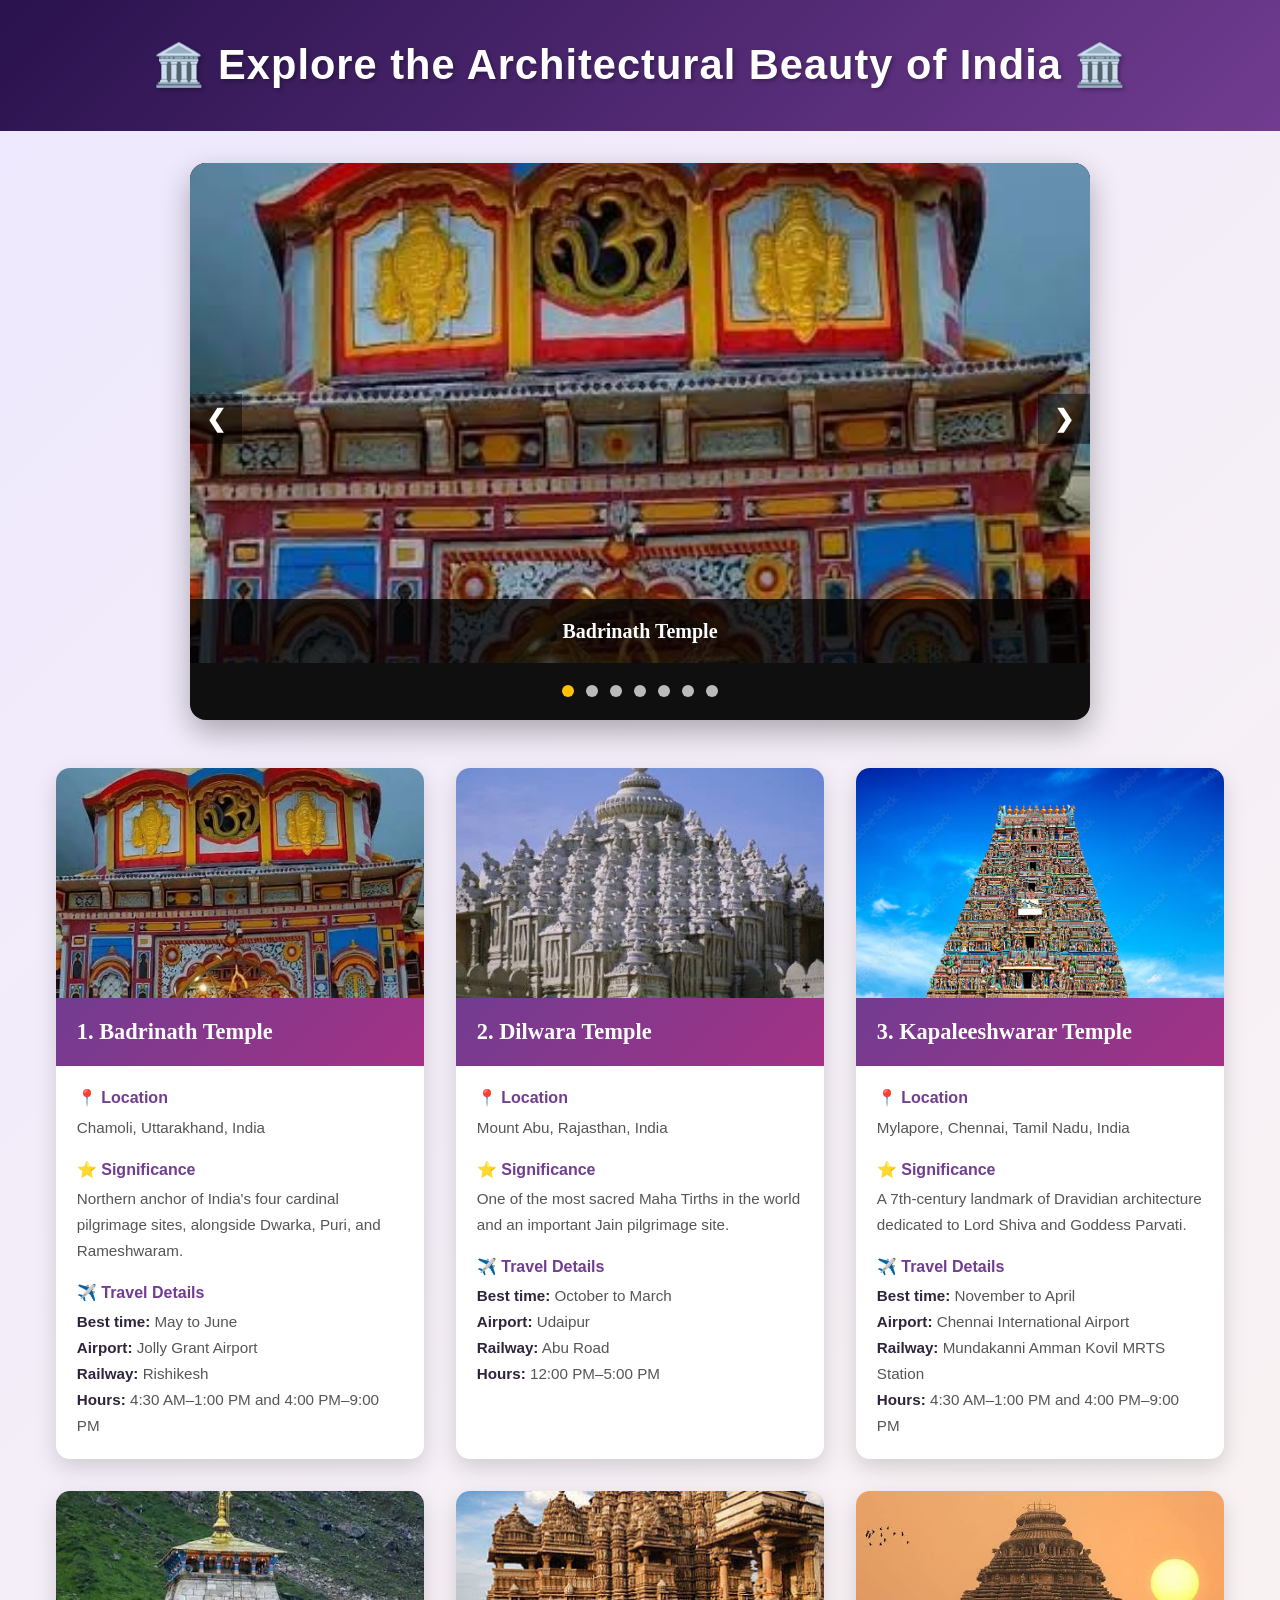
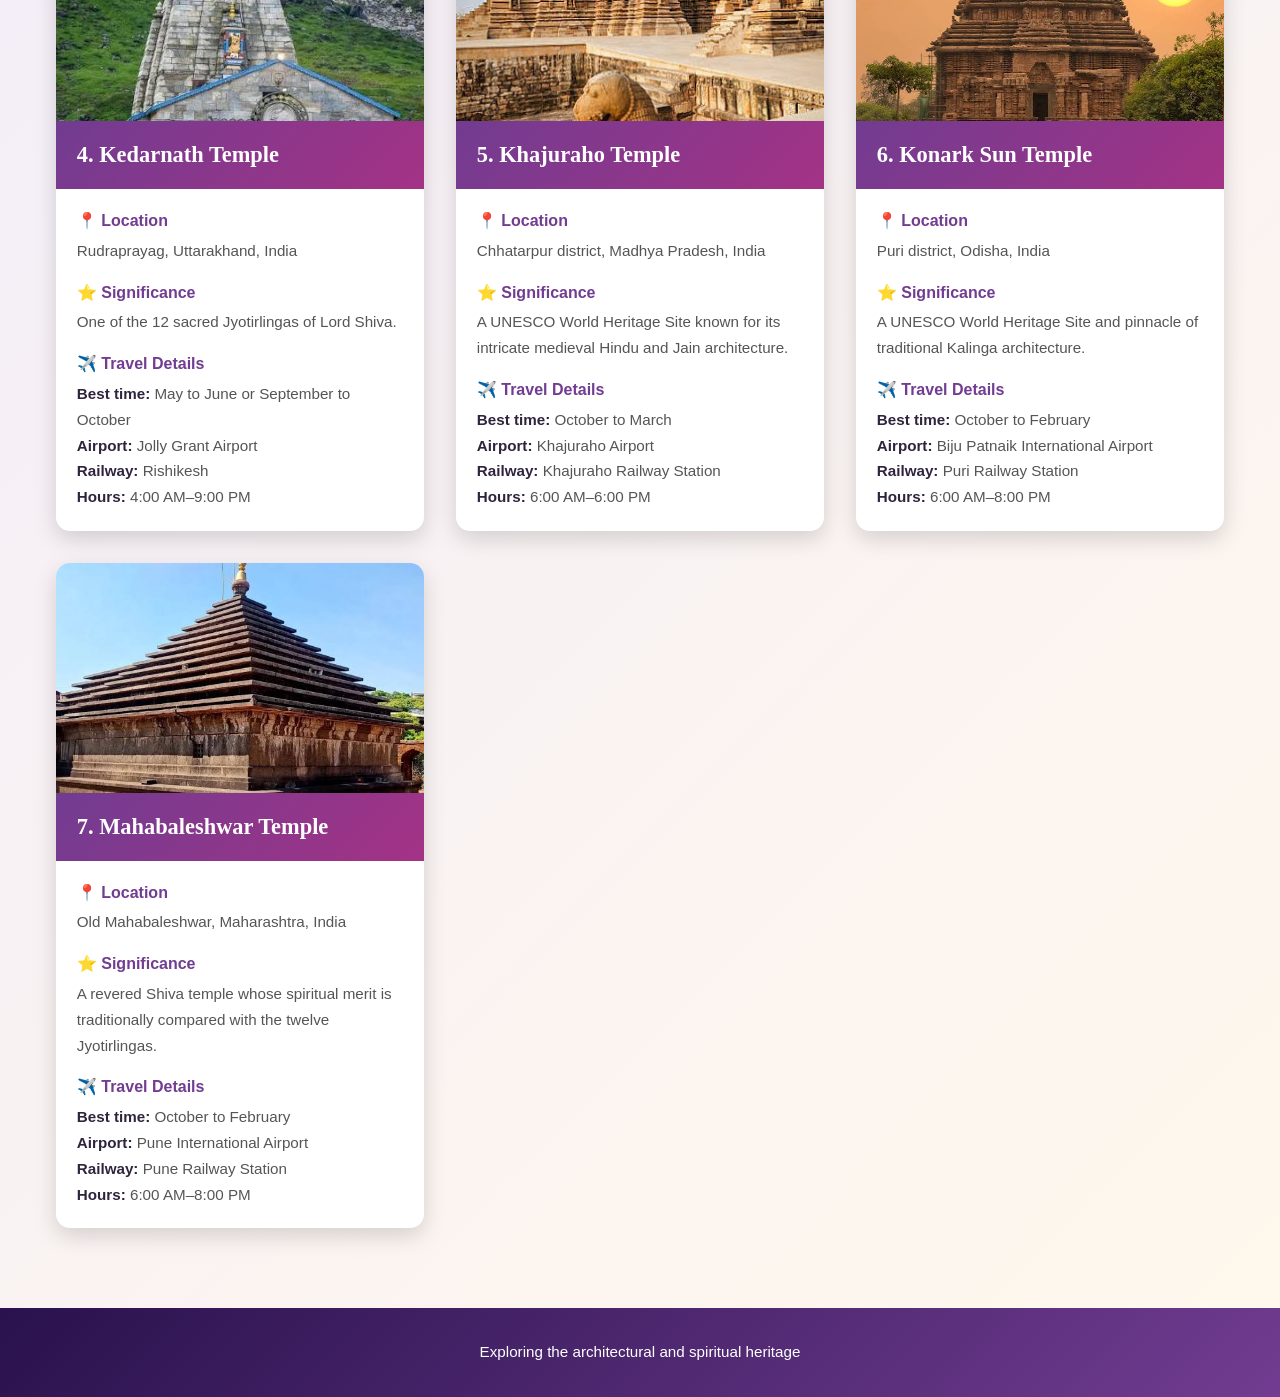
==== commit 4cacbd6c: "Update footer content in index.html Removed copyright notice from footer." ====
--- a/index.html
+++ b/index.html
@@ -124,9 +124,9 @@
     </main>
 
     <footer>
-        <p>&copy; 2024 Temples of India | Exploring the architectural and spiritual heritage</p>
+        <p> Exploring the architectural and spiritual heritage</p>
     </footer>
 
     <script src="script.js"></script>
 </body>
-</html>+</html>
